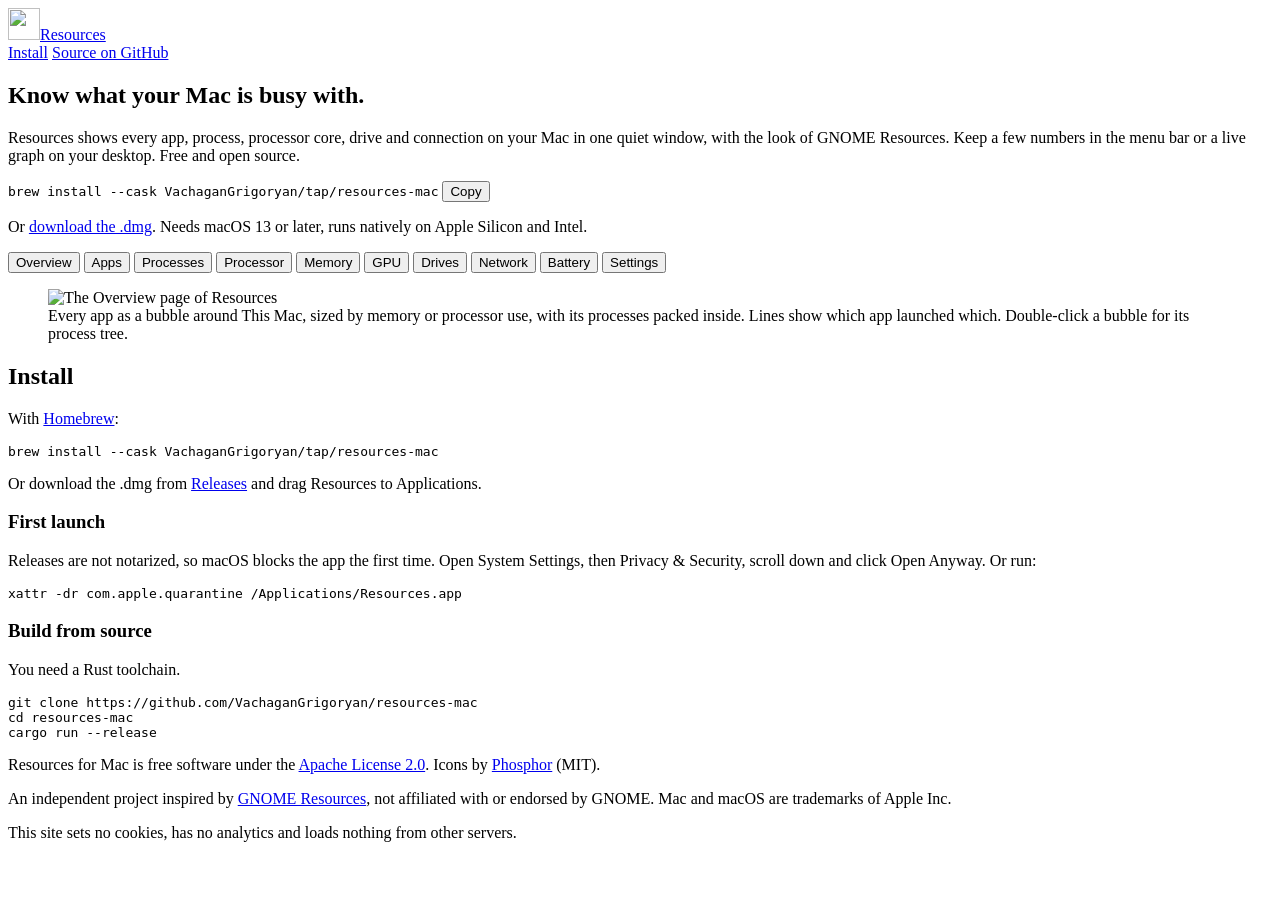
==== site/static/index.html @ 41825ee0 "feat: project website in site/ with ZimaOS deploy Small axum server for a one-page site laid out lik" ====
<!doctype html>
<html lang="en">
<head>
<meta charset="utf-8">
<meta name="viewport" content="width=device-width, initial-scale=1">
<title>Resources for Mac</title>
<meta name="description" content="A free, open-source system monitor for macOS in the style of GNOME Resources: apps, processes, CPU, memory, GPU, drives, network and battery.">
<meta name="color-scheme" content="light dark">
<link rel="icon" type="image/png" href="/icon.png">
<link rel="stylesheet" href="/style.css">
<script src="/app.js" defer></script>
</head>
<body>
<header class="bar">
  <a class="brand" href="/"><img src="/icon.png" alt="" width="32" height="32">Resources</a>
  <nav>
    <a href="#install">Install</a>
    <a href="https://github.com/VachaganGrigoryan/resources-mac">Source on GitHub</a>
  </nav>
</header>

<main>
  <section class="intro">
    <h1>Know what your Mac is busy with.</h1>
    <p class="lede">Resources shows every app, process, processor core, drive and connection on your Mac in one quiet window, with the look of GNOME Resources. Keep a few numbers in the menu bar or a live graph on your desktop. Free and open source.</p>
    <div class="get">
      <code class="cmd" id="brew">brew install --cask VachaganGrigoryan/tap/resources-mac</code>
      <button type="button" class="copy" data-copy="brew">Copy</button>
    </div>
    <p class="aside">Or <a href="https://github.com/VachaganGrigoryan/resources-mac/releases/latest">download the .dmg</a>. Needs macOS 13 or later, runs natively on Apple Silicon and Intel.</p>
  </section>

  <section class="window" aria-label="Pages in the app">
    <div class="side" role="tablist" aria-label="Pages">
      <button role="tab" aria-selected="true" aria-controls="view" data-shot="overview" data-text="Every app as a bubble around This Mac, sized by memory or processor use, with its processes packed inside. Lines show which app launched which. Double-click a bubble for its process tree.">Overview</button>
      <button role="tab" aria-selected="false" aria-controls="view" data-shot="apps" data-text="Running apps with their Dock icons and the combined processor and memory use of all their processes. End, kill, halt or continue any of them.">Apps</button>
      <button role="tab" aria-selected="false" aria-controls="view" data-shot="processes" data-text="Every process, searchable and sortable, with app icons. End (SIGTERM), Kill (SIGKILL), Halt (SIGSTOP) and Continue (SIGCONT).">Processes</button>
      <button role="tab" aria-selected="false" aria-controls="view" data-shot="processor" data-graph="cpu" data-text="Total and per-core processor usage over time.">Processor</button>
      <button role="tab" aria-selected="false" aria-controls="view" data-shot="memory" data-graph="memory" data-text="RAM and swap in use, with history.">Memory</button>
      <button role="tab" aria-selected="false" aria-controls="view" data-shot="gpu" data-graph="gpu" data-text="Apple Silicon GPU usage and the memory it holds. Shown only on Macs that report it.">GPU</button>
      <button role="tab" aria-selected="false" aria-controls="view" data-shot="drive" data-graph="drive" data-text="One entry per drive with read and write speed and totals.">Drives</button>
      <button role="tab" aria-selected="false" aria-controls="view" data-shot="network" data-graph="network" data-text="One entry per connection, Wi-Fi or Ethernet. System VPN tunnels are merged into one entry.">Network</button>
      <button role="tab" aria-selected="false" aria-controls="view" data-shot="battery" data-graph="battery" data-text="Charge, power draw, health, design capacity and cycle count. Shown only on Macs with a battery.">Battery</button>
      <button role="tab" aria-selected="false" aria-controls="view" data-shot="settings" data-text="Pick the stats for the menu bar and the desktop widget, with suggestions based on what your Mac is doing right now.">Settings</button>
    </div>
    <figure class="view" id="view" role="tabpanel">
      <picture>
        <source id="shot-dark" media="(prefers-color-scheme: dark)" srcset="/screenshots/dark-overview.png">
        <img id="shot" src="/screenshots/light-overview.png" width="2000" height="1360" alt="The Overview page of Resources">
      </picture>
      <figcaption id="caption">Every app as a bubble around This Mac, sized by memory or processor use, with its processes packed inside. Lines show which app launched which. Double-click a bubble for its process tree.</figcaption>
    </figure>
  </section>

  <section class="install" id="install">
    <h2>Install</h2>
    <p>With <a href="https://brew.sh">Homebrew</a>:</p>
    <pre><code>brew install --cask VachaganGrigoryan/tap/resources-mac</code></pre>
    <p>Or download the .dmg from <a href="https://github.com/VachaganGrigoryan/resources-mac/releases">Releases</a> and drag Resources to Applications.</p>

    <h3>First launch</h3>
    <p>Releases are not notarized, so macOS blocks the app the first time. Open System Settings, then Privacy &amp; Security, scroll down and click Open Anyway. Or run:</p>
    <pre><code>xattr -dr com.apple.quarantine /Applications/Resources.app</code></pre>

    <h3>Build from source</h3>
    <p>You need a Rust toolchain.</p>
    <pre><code>git clone https://github.com/VachaganGrigoryan/resources-mac
cd resources-mac
cargo run --release</code></pre>
  </section>
</main>

<footer class="foot">
  <p>Resources for Mac is free software under the <a href="https://github.com/VachaganGrigoryan/resources-mac/blob/main/LICENSE">Apache License 2.0</a>. Icons by <a href="https://phosphoricons.com">Phosphor</a> (MIT).</p>
  <p>An independent project inspired by <a href="https://gitlab.gnome.org/GNOME/Incubator/resources">GNOME Resources</a>, not affiliated with or endorsed by GNOME. Mac and macOS are trademarks of Apple Inc.</p>
  <p>This site sets no cookies, has no analytics and loads nothing from other servers.</p>
</footer>
</body>
</html>
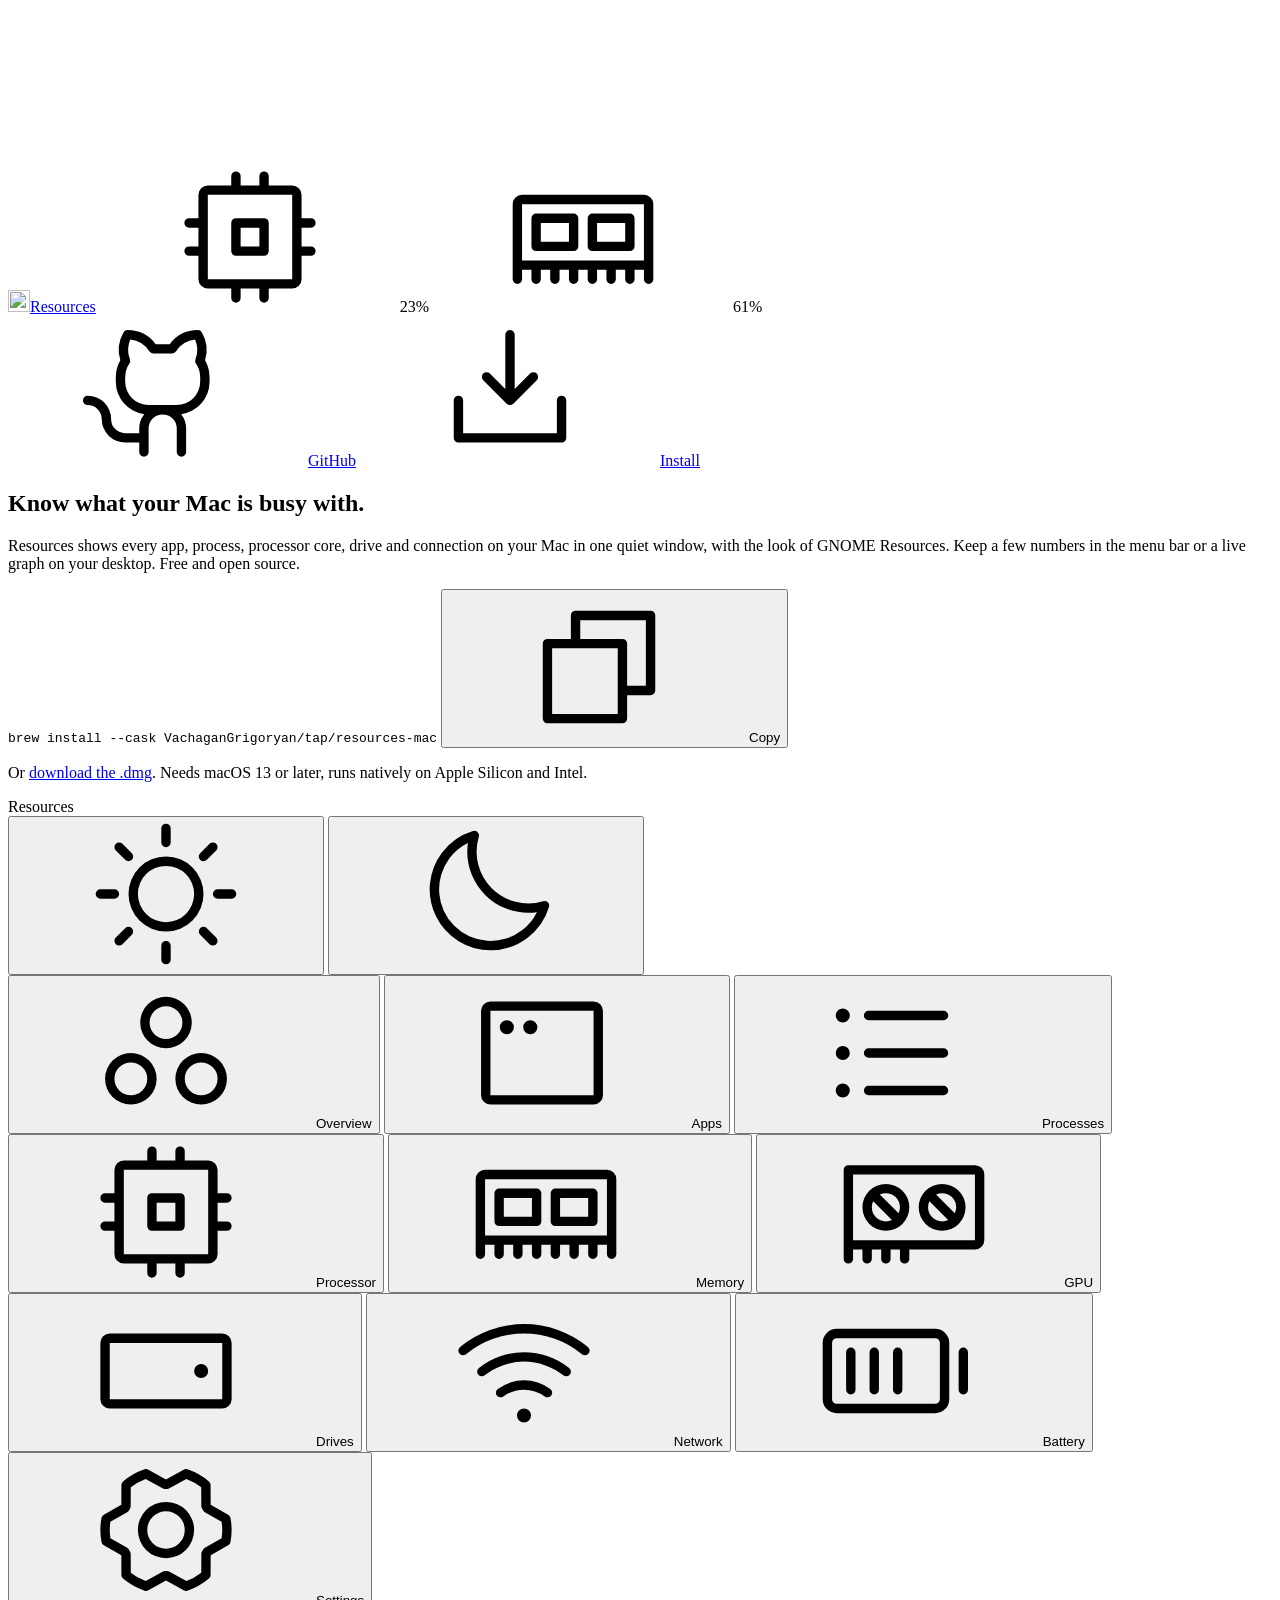
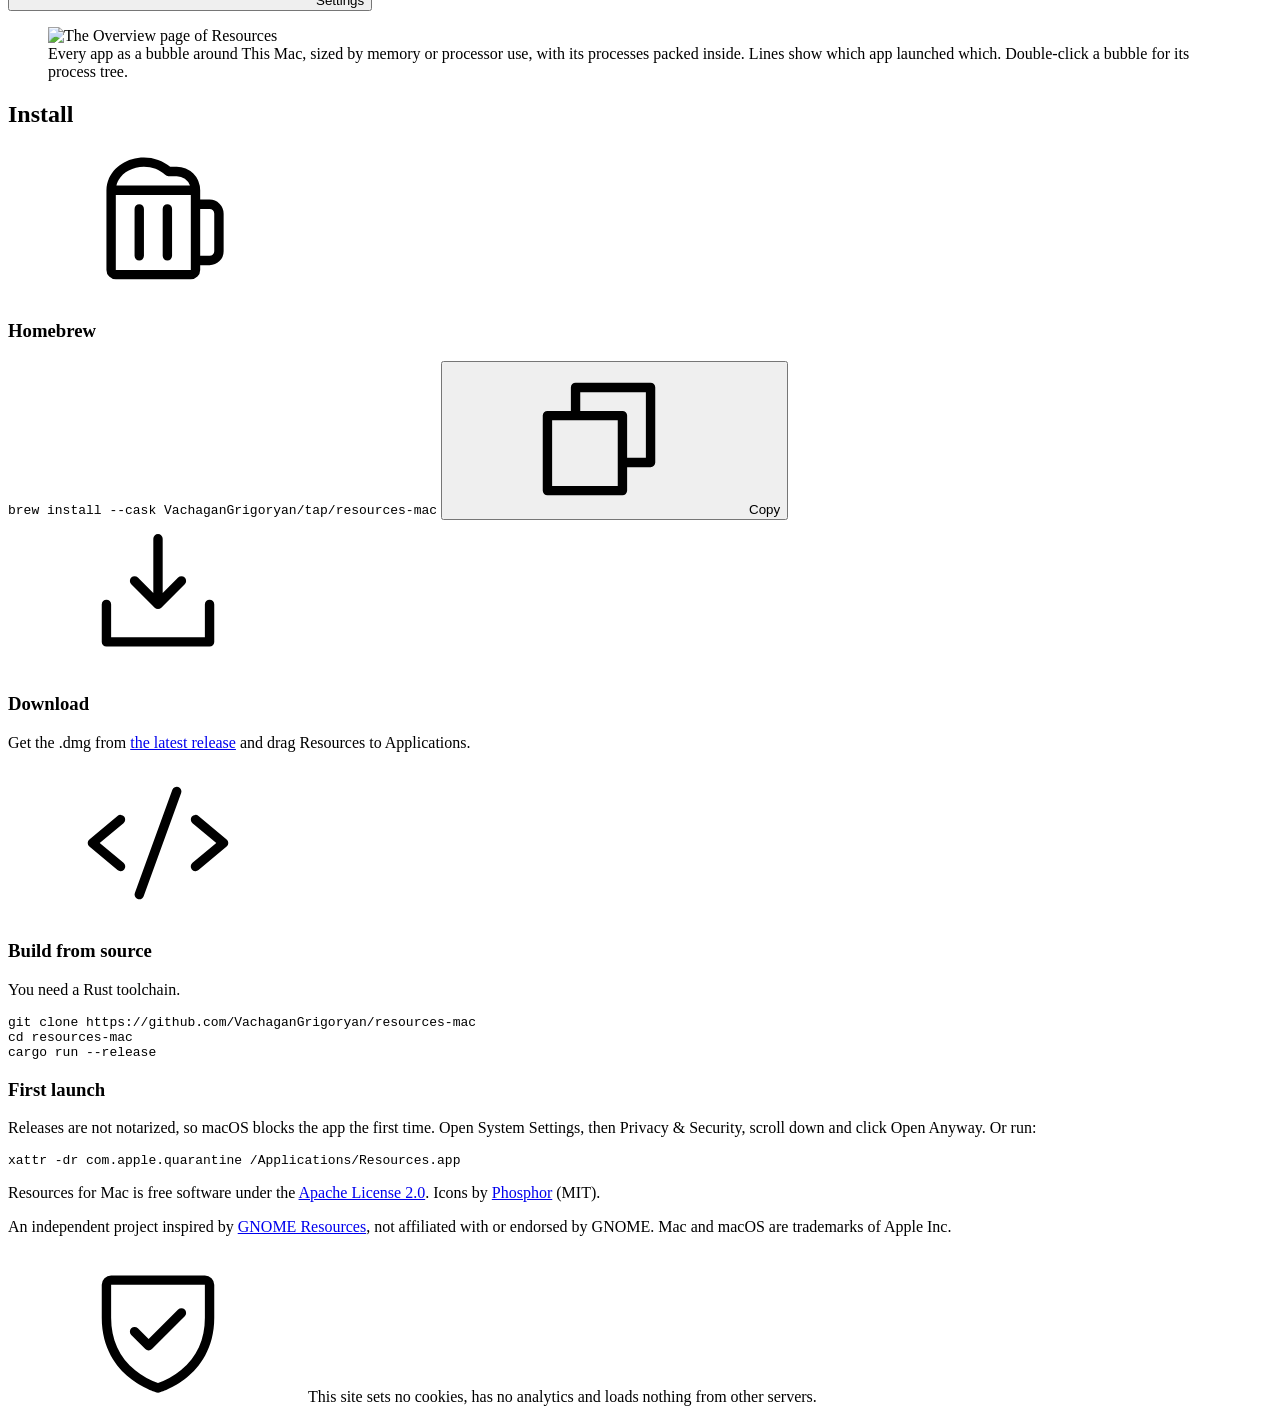
==== commit b227c56c: "feat(site): menu-bar header, app window chrome, theme switch, Phosphor icons Header styled as the ma" ====
--- a/site/static/index.html
+++ b/site/static/index.html
@@ -8,14 +8,66 @@
 <meta name="color-scheme" content="light dark">
 <link rel="icon" type="image/png" href="/icon.png">
 <link rel="stylesheet" href="/style.css">
+<script src="/theme.js"></script>
 <script src="/app.js" defer></script>
 </head>
 <body>
-<header class="bar">
-  <a class="brand" href="/"><img src="/icon.png" alt="" width="32" height="32">Resources</a>
+<!--
+  Icons: Phosphor Icons 2.1.1 (regular), https://phosphoricons.com
+
+  MIT License
+
+  Copyright (c) 2023 Phosphor Icons
+
+  Permission is hereby granted, free of charge, to any person obtaining a copy
+  of this software and associated documentation files (the "Software"), to deal
+  in the Software without restriction, including without limitation the rights
+  to use, copy, modify, merge, publish, distribute, sublicense, and/or sell
+  copies of the Software, and to permit persons to whom the Software is
+  furnished to do so, subject to the following conditions:
+
+  The above copyright notice and this permission notice shall be included in all
+  copies or substantial portions of the Software.
+
+  THE SOFTWARE IS PROVIDED "AS IS", WITHOUT WARRANTY OF ANY KIND, EXPRESS OR
+  IMPLIED, INCLUDING BUT NOT LIMITED TO THE WARRANTIES OF MERCHANTABILITY,
+  FITNESS FOR A PARTICULAR PURPOSE AND NONINFRINGEMENT. IN NO EVENT SHALL THE
+  AUTHORS OR COPYRIGHT HOLDERS BE LIABLE FOR ANY CLAIM, DAMAGES OR OTHER
+  LIABILITY, WHETHER IN AN ACTION OF CONTRACT, TORT OR OTHERWISE, ARISING FROM,
+  OUT OF OR IN CONNECTION WITH THE SOFTWARE OR THE USE OR OTHER DEALINGS IN THE
+  SOFTWARE.
+-->
+<svg class="sprite" aria-hidden="true">
+  <symbol id="i-circles-three" viewBox="0 0 256 256"><path d="M172,76a44,44,0,1,0-44,44A44.05,44.05,0,0,0,172,76Zm-44,28a28,28,0,1,1,28-28A28,28,0,0,1,128,104Zm60,24a44,44,0,1,0,44,44A44.05,44.05,0,0,0,188,128Zm0,72a28,28,0,1,1,28-28A28,28,0,0,1,188,200ZM68,128a44,44,0,1,0,44,44A44.05,44.05,0,0,0,68,128Zm0,72a28,28,0,1,1,28-28A28,28,0,0,1,68,200Z"/></symbol>
+  <symbol id="i-app-window" viewBox="0 0 256 256"><path d="M216,40H40A16,16,0,0,0,24,56V200a16,16,0,0,0,16,16H216a16,16,0,0,0,16-16V56A16,16,0,0,0,216,40Zm0,160H40V56H216V200ZM80,84A12,12,0,1,1,68,72,12,12,0,0,1,80,84Zm40,0a12,12,0,1,1-12-12A12,12,0,0,1,120,84Z"/></symbol>
+  <symbol id="i-list-bullets" viewBox="0 0 256 256"><path d="M80,64a8,8,0,0,1,8-8H216a8,8,0,0,1,0,16H88A8,8,0,0,1,80,64Zm136,56H88a8,8,0,0,0,0,16H216a8,8,0,0,0,0-16Zm0,64H88a8,8,0,0,0,0,16H216a8,8,0,0,0,0-16ZM44,52A12,12,0,1,0,56,64,12,12,0,0,0,44,52Zm0,64a12,12,0,1,0,12,12A12,12,0,0,0,44,116Zm0,64a12,12,0,1,0,12,12A12,12,0,0,0,44,180Z"/></symbol>
+  <symbol id="i-cpu" viewBox="0 0 256 256"><path d="M152,96H104a8,8,0,0,0-8,8v48a8,8,0,0,0,8,8h48a8,8,0,0,0,8-8V104A8,8,0,0,0,152,96Zm-8,48H112V112h32Zm88,0H216V112h16a8,8,0,0,0,0-16H216V56a16,16,0,0,0-16-16H160V24a8,8,0,0,0-16,0V40H112V24a8,8,0,0,0-16,0V40H56A16,16,0,0,0,40,56V96H24a8,8,0,0,0,0,16H40v32H24a8,8,0,0,0,0,16H40v40a16,16,0,0,0,16,16H96v16a8,8,0,0,0,16,0V216h32v16a8,8,0,0,0,16,0V216h40a16,16,0,0,0,16-16V160h16a8,8,0,0,0,0-16Zm-32,56H56V56H200v95.87s0,.09,0,.13,0,.09,0,.13V200Z"/></symbol>
+  <symbol id="i-memory" viewBox="0 0 256 256"><path d="M232,56H24A16,16,0,0,0,8,72V200a8,8,0,0,0,16,0V184H40v16a8,8,0,0,0,16,0V184H72v16a8,8,0,0,0,16,0V184h16v16a8,8,0,0,0,16,0V184h16v16a8,8,0,0,0,16,0V184h16v16a8,8,0,0,0,16,0V184h16v16a8,8,0,0,0,16,0V184h16v16a8,8,0,0,0,16,0V72A16,16,0,0,0,232,56ZM24,72H232v96H24Zm88,80a8,8,0,0,0,8-8V96a8,8,0,0,0-8-8H48a8,8,0,0,0-8,8v48a8,8,0,0,0,8,8ZM56,104h48v32H56Zm88,48h64a8,8,0,0,0,8-8V96a8,8,0,0,0-8-8H144a8,8,0,0,0-8,8v48A8,8,0,0,0,144,152Zm8-48h48v32H152Z"/></symbol>
+  <symbol id="i-graphics-card" viewBox="0 0 256 256"><path d="M232,48H16a8,8,0,0,0-8,8V208a8,8,0,0,0,16,0V192H40v16a8,8,0,0,0,16,0V192H72v16a8,8,0,0,0,16,0V192h16v16a8,8,0,0,0,16,0V192H232a16,16,0,0,0,16-16V64A16,16,0,0,0,232,48Zm0,128H24V64H232Zm-56-16a40,40,0,1,0-40-40A40,40,0,0,0,176,160Zm-24-40a23.74,23.74,0,0,1,2.35-10.34l32,32A23.74,23.74,0,0,1,176,144,24,24,0,0,1,152,120Zm48,0a23.74,23.74,0,0,1-2.35,10.34l-32-32A23.74,23.74,0,0,1,176,96,24,24,0,0,1,200,120ZM80,160a40,40,0,1,0-40-40A40,40,0,0,0,80,160ZM56,120a23.74,23.74,0,0,1,2.35-10.34l32,32A23.74,23.74,0,0,1,80,144,24,24,0,0,1,56,120Zm48,0a23.74,23.74,0,0,1-2.35,10.34l-32-32A23.74,23.74,0,0,1,80,96,24,24,0,0,1,104,120Z"/></symbol>
+  <symbol id="i-hard-drive" viewBox="0 0 256 256"><path d="M224,64H32A16,16,0,0,0,16,80v96a16,16,0,0,0,16,16H224a16,16,0,0,0,16-16V80A16,16,0,0,0,224,64Zm0,112H32V80H224v96Zm-24-48a12,12,0,1,1-12-12A12,12,0,0,1,200,128Z"/></symbol>
+  <symbol id="i-wifi-high" viewBox="0 0 256 256"><path d="M140,204a12,12,0,1,1-12-12A12,12,0,0,1,140,204ZM237.08,87A172,172,0,0,0,18.92,87,8,8,0,0,0,29.08,99.37a156,156,0,0,1,197.84,0A8,8,0,0,0,237.08,87ZM205,122.77a124,124,0,0,0-153.94,0A8,8,0,0,0,61,135.31a108,108,0,0,1,134.06,0,8,8,0,0,0,11.24-1.3A8,8,0,0,0,205,122.77Zm-32.26,35.76a76.05,76.05,0,0,0-89.42,0,8,8,0,0,0,9.42,12.94,60,60,0,0,1,70.58,0,8,8,0,1,0,9.42-12.94Z"/></symbol>
+  <symbol id="i-battery-high" viewBox="0 0 256 256"><path d="M200,56H32A24,24,0,0,0,8,80v96a24,24,0,0,0,24,24H200a24,24,0,0,0,24-24V80A24,24,0,0,0,200,56Zm8,120a8,8,0,0,1-8,8H32a8,8,0,0,1-8-8V80a8,8,0,0,1,8-8H200a8,8,0,0,1,8,8ZM144,96v64a8,8,0,0,1-16,0V96a8,8,0,0,1,16,0Zm-40,0v64a8,8,0,0,1-16,0V96a8,8,0,0,1,16,0ZM64,96v64a8,8,0,0,1-16,0V96a8,8,0,0,1,16,0Zm192,0v64a8,8,0,0,1-16,0V96a8,8,0,0,1,16,0Z"/></symbol>
+  <symbol id="i-gear-six" viewBox="0 0 256 256"><path d="M128,80a48,48,0,1,0,48,48A48.05,48.05,0,0,0,128,80Zm0,80a32,32,0,1,1,32-32A32,32,0,0,1,128,160Zm109.94-52.79a8,8,0,0,0-3.89-5.4l-29.83-17-.12-33.62a8,8,0,0,0-2.83-6.08,111.91,111.91,0,0,0-36.72-20.67,8,8,0,0,0-6.46.59L128,41.85,97.88,25a8,8,0,0,0-6.47-.6A112.1,112.1,0,0,0,54.73,45.15a8,8,0,0,0-2.83,6.07l-.15,33.65-29.83,17a8,8,0,0,0-3.89,5.4,106.47,106.47,0,0,0,0,41.56,8,8,0,0,0,3.89,5.4l29.83,17,.12,33.62a8,8,0,0,0,2.83,6.08,111.91,111.91,0,0,0,36.72,20.67,8,8,0,0,0,6.46-.59L128,214.15,158.12,231a7.91,7.91,0,0,0,3.9,1,8.09,8.09,0,0,0,2.57-.42,112.1,112.1,0,0,0,36.68-20.73,8,8,0,0,0,2.83-6.07l.15-33.65,29.83-17a8,8,0,0,0,3.89-5.4A106.47,106.47,0,0,0,237.94,107.21Zm-15,34.91-28.57,16.25a8,8,0,0,0-3,3c-.58,1-1.19,2.06-1.81,3.06a7.94,7.94,0,0,0-1.22,4.21l-.15,32.25a95.89,95.89,0,0,1-25.37,14.3L134,199.13a8,8,0,0,0-3.91-1h-.19c-1.21,0-2.43,0-3.64,0a8.08,8.08,0,0,0-4.1,1l-28.84,16.1A96,96,0,0,1,67.88,201l-.11-32.2a8,8,0,0,0-1.22-4.22c-.62-1-1.23-2-1.8-3.06a8.09,8.09,0,0,0-3-3.06l-28.6-16.29a90.49,90.49,0,0,1,0-28.26L61.67,97.63a8,8,0,0,0,3-3c.58-1,1.19-2.06,1.81-3.06a7.94,7.94,0,0,0,1.22-4.21l.15-32.25a95.89,95.89,0,0,1,25.37-14.3L122,56.87a8,8,0,0,0,4.1,1c1.21,0,2.43,0,3.64,0a8.08,8.08,0,0,0,4.1-1l28.84-16.1A96,96,0,0,1,188.12,55l.11,32.2a8,8,0,0,0,1.22,4.22c.62,1,1.23,2,1.8,3.06a8.09,8.09,0,0,0,3,3.06l28.6,16.29A90.49,90.49,0,0,1,222.9,142.12Z"/></symbol>
+  <symbol id="i-download-simple" viewBox="0 0 256 256"><path d="M224,144v64a8,8,0,0,1-8,8H40a8,8,0,0,1-8-8V144a8,8,0,0,1,16,0v56H208V144a8,8,0,0,1,16,0Zm-101.66,5.66a8,8,0,0,0,11.32,0l40-40a8,8,0,0,0-11.32-11.32L136,124.69V32a8,8,0,0,0-16,0v92.69L93.66,98.34a8,8,0,0,0-11.32,11.32Z"/></symbol>
+  <symbol id="i-github-logo" viewBox="0 0 256 256"><path d="M208.31,75.68A59.78,59.78,0,0,0,202.93,28,8,8,0,0,0,196,24a59.75,59.75,0,0,0-48,24H124A59.75,59.75,0,0,0,76,24a8,8,0,0,0-6.93,4,59.78,59.78,0,0,0-5.38,47.68A58.14,58.14,0,0,0,56,104v8a56.06,56.06,0,0,0,48.44,55.47A39.8,39.8,0,0,0,96,192v8H72a24,24,0,0,1-24-24A40,40,0,0,0,8,136a8,8,0,0,0,0,16,24,24,0,0,1,24,24,40,40,0,0,0,40,40H96v16a8,8,0,0,0,16,0V192a24,24,0,0,1,48,0v40a8,8,0,0,0,16,0V192a39.8,39.8,0,0,0-8.44-24.53A56.06,56.06,0,0,0,216,112v-8A58.14,58.14,0,0,0,208.31,75.68ZM200,112a40,40,0,0,1-40,40H112a40,40,0,0,1-40-40v-8a41.74,41.74,0,0,1,6.9-22.48A8,8,0,0,0,80,73.83a43.81,43.81,0,0,1,.79-33.58,43.88,43.88,0,0,1,32.32,20.06A8,8,0,0,0,119.82,64h32.35a8,8,0,0,0,6.74-3.69,43.87,43.87,0,0,1,32.32-20.06A43.81,43.81,0,0,1,192,73.83a8.09,8.09,0,0,0,1,7.65A41.72,41.72,0,0,1,200,104Z"/></symbol>
+  <symbol id="i-copy" viewBox="0 0 256 256"><path d="M216,32H88a8,8,0,0,0-8,8V80H40a8,8,0,0,0-8,8V216a8,8,0,0,0,8,8H168a8,8,0,0,0,8-8V176h40a8,8,0,0,0,8-8V40A8,8,0,0,0,216,32ZM160,208H48V96H160Zm48-48H176V88a8,8,0,0,0-8-8H96V48H208Z"/></symbol>
+  <symbol id="i-check" viewBox="0 0 256 256"><path d="M229.66,77.66l-128,128a8,8,0,0,1-11.32,0l-56-56a8,8,0,0,1,11.32-11.32L96,188.69,218.34,66.34a8,8,0,0,1,11.32,11.32Z"/></symbol>
+  <symbol id="i-sun" viewBox="0 0 256 256"><path d="M120,40V16a8,8,0,0,1,16,0V40a8,8,0,0,1-16,0Zm72,88a64,64,0,1,1-64-64A64.07,64.07,0,0,1,192,128Zm-16,0a48,48,0,1,0-48,48A48.05,48.05,0,0,0,176,128ZM58.34,69.66A8,8,0,0,0,69.66,58.34l-16-16A8,8,0,0,0,42.34,53.66Zm0,116.68-16,16a8,8,0,0,0,11.32,11.32l16-16a8,8,0,0,0-11.32-11.32ZM192,72a8,8,0,0,0,5.66-2.34l16-16a8,8,0,0,0-11.32-11.32l-16,16A8,8,0,0,0,192,72Zm5.66,114.34a8,8,0,0,0-11.32,11.32l16,16a8,8,0,0,0,11.32-11.32ZM48,128a8,8,0,0,0-8-8H16a8,8,0,0,0,0,16H40A8,8,0,0,0,48,128Zm80,80a8,8,0,0,0-8,8v24a8,8,0,0,0,16,0V216A8,8,0,0,0,128,208Zm112-88H216a8,8,0,0,0,0,16h24a8,8,0,0,0,0-16Z"/></symbol>
+  <symbol id="i-moon" viewBox="0 0 256 256"><path d="M233.54,142.23a8,8,0,0,0-8-2,88.08,88.08,0,0,1-109.8-109.8,8,8,0,0,0-10-10,104.84,104.84,0,0,0-52.91,37A104,104,0,0,0,136,224a103.09,103.09,0,0,0,62.52-20.88,104.84,104.84,0,0,0,37-52.91A8,8,0,0,0,233.54,142.23ZM188.9,190.34A88,88,0,0,1,65.66,67.11a89,89,0,0,1,31.4-26A106,106,0,0,0,96,56,104.11,104.11,0,0,0,200,160a106,106,0,0,0,14.92-1.06A89,89,0,0,1,188.9,190.34Z"/></symbol>
+  <symbol id="i-beer-stein" viewBox="0 0 256 256"><path d="M104,104v80a8,8,0,0,1-16,0V104a8,8,0,0,1,16,0Zm40-8a8,8,0,0,0-8,8v80a8,8,0,0,0,16,0V104A8,8,0,0,0,144,96Zm96,16v64a24,24,0,0,1-24,24H200v8a16,16,0,0,1-16,16H56a16,16,0,0,1-16-16V72c0-30.88,28.71-56,64-56,16.77,0,32.91,5.8,44.82,16H160a40,40,0,0,1,40,40V88h16A24,24,0,0,1,240,112ZM57,64H182.62A24,24,0,0,0,160,48H145.74a8,8,0,0,1-5.53-2.22C131.06,37,117.87,32,104,32,80.82,32,61.43,45.76,57,64ZM184,208V80H56V208H184Zm40-96a8,8,0,0,0-8-8H200v80h16a8,8,0,0,0,8-8Z"/></symbol>
+  <symbol id="i-code" viewBox="0 0 256 256"><path d="M69.12,94.15,28.5,128l40.62,33.85a8,8,0,1,1-10.24,12.29l-48-40a8,8,0,0,1,0-12.29l48-40a8,8,0,0,1,10.24,12.3Zm176,27.7-48-40a8,8,0,1,0-10.24,12.3L227.5,128l-40.62,33.85a8,8,0,1,0,10.24,12.29l48-40a8,8,0,0,0,0-12.29ZM162.73,32.48a8,8,0,0,0-10.25,4.79l-64,176a8,8,0,0,0,4.79,10.26A8.14,8.14,0,0,0,96,224a8,8,0,0,0,7.52-5.27l64-176A8,8,0,0,0,162.73,32.48Z"/></symbol>
+  <symbol id="i-shield-check" viewBox="0 0 256 256"><path d="M208,40H48A16,16,0,0,0,32,56v56c0,52.72,25.52,84.67,46.93,102.19,23.06,18.86,46,25.26,47,25.53a8,8,0,0,0,4.2,0c1-.27,23.91-6.67,47-25.53C198.48,196.67,224,164.72,224,112V56A16,16,0,0,0,208,40Zm0,72c0,37.07-13.66,67.16-40.6,89.42A129.3,129.3,0,0,1,128,223.62a128.25,128.25,0,0,1-38.92-21.81C61.82,179.51,48,149.3,48,112l0-56,160,0ZM82.34,141.66a8,8,0,0,1,11.32-11.32L112,148.69l50.34-50.35a8,8,0,0,1,11.32,11.32l-56,56a8,8,0,0,1-11.32,0Z"/></symbol>
+</svg>
+
+<header class="menubar">
+  <a class="brand" href="/"><img src="/icon.png" alt="" width="22" height="22">Resources</a>
+  <span class="stats" aria-hidden="true" title="Live stats in the menu bar, like the app">
+    <span><svg class="i"><use href="#i-cpu"/></svg><span id="mb-cpu">23%</span></span>
+    <span><svg class="i"><use href="#i-memory"/></svg><span id="mb-mem">61%</span></span>
+  </span>
   <nav>
-    <a href="#install">Install</a>
-    <a href="https://github.com/VachaganGrigoryan/resources-mac">Source on GitHub</a>
+    <a class="btn quiet" href="https://github.com/VachaganGrigoryan/resources-mac"><svg class="i"><use href="#i-github-logo"/></svg>GitHub</a>
+    <a class="btn primary" href="#install"><svg class="i"><use href="#i-download-simple"/></svg>Install</a>
   </nav>
 </header>
 
@@ -25,55 +77,83 @@
     <p class="lede">Resources shows every app, process, processor core, drive and connection on your Mac in one quiet window, with the look of GNOME Resources. Keep a few numbers in the menu bar or a live graph on your desktop. Free and open source.</p>
     <div class="get">
       <code class="cmd" id="brew">brew install --cask VachaganGrigoryan/tap/resources-mac</code>
-      <button type="button" class="copy" data-copy="brew">Copy</button>
+      <button type="button" class="copy" data-copy="brew"><svg class="i"><use href="#i-copy"/></svg><span>Copy</span></button>
     </div>
     <p class="aside">Or <a href="https://github.com/VachaganGrigoryan/resources-mac/releases/latest">download the .dmg</a>. Needs macOS 13 or later, runs natively on Apple Silicon and Intel.</p>
   </section>
 
   <section class="window" aria-label="Pages in the app">
-    <div class="side" role="tablist" aria-label="Pages">
-      <button role="tab" aria-selected="true" aria-controls="view" data-shot="overview" data-text="Every app as a bubble around This Mac, sized by memory or processor use, with its processes packed inside. Lines show which app launched which. Double-click a bubble for its process tree.">Overview</button>
-      <button role="tab" aria-selected="false" aria-controls="view" data-shot="apps" data-text="Running apps with their Dock icons and the combined processor and memory use of all their processes. End, kill, halt or continue any of them.">Apps</button>
-      <button role="tab" aria-selected="false" aria-controls="view" data-shot="processes" data-text="Every process, searchable and sortable, with app icons. End (SIGTERM), Kill (SIGKILL), Halt (SIGSTOP) and Continue (SIGCONT).">Processes</button>
-      <button role="tab" aria-selected="false" aria-controls="view" data-shot="processor" data-graph="cpu" data-text="Total and per-core processor usage over time.">Processor</button>
-      <button role="tab" aria-selected="false" aria-controls="view" data-shot="memory" data-graph="memory" data-text="RAM and swap in use, with history.">Memory</button>
-      <button role="tab" aria-selected="false" aria-controls="view" data-shot="gpu" data-graph="gpu" data-text="Apple Silicon GPU usage and the memory it holds. Shown only on Macs that report it.">GPU</button>
-      <button role="tab" aria-selected="false" aria-controls="view" data-shot="drive" data-graph="drive" data-text="One entry per drive with read and write speed and totals.">Drives</button>
-      <button role="tab" aria-selected="false" aria-controls="view" data-shot="network" data-graph="network" data-text="One entry per connection, Wi-Fi or Ethernet. System VPN tunnels are merged into one entry.">Network</button>
-      <button role="tab" aria-selected="false" aria-controls="view" data-shot="battery" data-graph="battery" data-text="Charge, power draw, health, design capacity and cycle count. Shown only on Macs with a battery.">Battery</button>
-      <button role="tab" aria-selected="false" aria-controls="view" data-shot="settings" data-text="Pick the stats for the menu bar and the desktop widget, with suggestions based on what your Mac is doing right now.">Settings</button>
+    <div class="titlebar">
+      <span class="lights" aria-hidden="true"><i></i><i></i><i></i></span>
+      <span class="title">Resources</span>
+      <div class="theme" role="group" aria-label="Screenshot and page theme">
+        <button type="button" data-set-theme="light" aria-pressed="false" aria-label="Light"><svg class="i"><use href="#i-sun"/></svg></button>
+        <button type="button" data-set-theme="dark" aria-pressed="false" aria-label="Dark"><svg class="i"><use href="#i-moon"/></svg></button>
+      </div>
     </div>
-    <figure class="view" id="view" role="tabpanel">
-      <picture>
-        <source id="shot-dark" media="(prefers-color-scheme: dark)" srcset="/screenshots/dark-overview.png">
+    <div class="panes">
+      <div class="side" role="tablist" aria-label="Pages">
+        <button role="tab" aria-selected="true" aria-controls="view" data-shot="overview" data-text="Every app as a bubble around This Mac, sized by memory or processor use, with its processes packed inside. Lines show which app launched which. Double-click a bubble for its process tree."><span class="row"><svg class="i"><use href="#i-circles-three"/></svg>Overview</span></button>
+        <button role="tab" aria-selected="false" aria-controls="view" data-shot="apps" data-text="Running apps with their Dock icons and the combined processor and memory use of all their processes. End, kill, halt or continue any of them."><span class="row"><svg class="i"><use href="#i-app-window"/></svg>Apps</span></button>
+        <button role="tab" aria-selected="false" aria-controls="view" data-shot="processes" data-text="Every process, searchable and sortable, with app icons. End (SIGTERM), Kill (SIGKILL), Halt (SIGSTOP) and Continue (SIGCONT)."><span class="row"><svg class="i"><use href="#i-list-bullets"/></svg>Processes</span></button>
+        <button role="tab" aria-selected="false" aria-controls="view" data-shot="processor" data-graph="cpu" data-text="Total and per-core processor usage over time."><span class="row"><svg class="i"><use href="#i-cpu"/></svg>Processor</span></button>
+        <button role="tab" aria-selected="false" aria-controls="view" data-shot="memory" data-graph="memory" data-text="RAM and swap in use, with history."><span class="row"><svg class="i"><use href="#i-memory"/></svg>Memory</span></button>
+        <button role="tab" aria-selected="false" aria-controls="view" data-shot="gpu" data-graph="gpu" data-text="Apple Silicon GPU usage and the memory it holds. Shown only on Macs that report it."><span class="row"><svg class="i"><use href="#i-graphics-card"/></svg>GPU</span></button>
+        <button role="tab" aria-selected="false" aria-controls="view" data-shot="drive" data-graph="drive" data-text="One entry per drive with read and write speed and totals."><span class="row"><svg class="i"><use href="#i-hard-drive"/></svg>Drives</span></button>
+        <button role="tab" aria-selected="false" aria-controls="view" data-shot="network" data-graph="network" data-text="One entry per connection, Wi-Fi or Ethernet. System VPN tunnels are merged into one entry."><span class="row"><svg class="i"><use href="#i-wifi-high"/></svg>Network</span></button>
+        <button role="tab" aria-selected="false" aria-controls="view" data-shot="battery" data-graph="battery" data-text="Charge, power draw, health, design capacity and cycle count. Shown only on Macs with a battery."><span class="row"><svg class="i"><use href="#i-battery-high"/></svg>Battery</span></button>
+        <button role="tab" aria-selected="false" aria-controls="view" data-shot="settings" data-text="Pick the stats for the menu bar and the desktop widget, with suggestions based on what your Mac is doing right now."><span class="row"><svg class="i"><use href="#i-gear-six"/></svg>Settings</span></button>
+      </div>
+      <figure class="view" id="view" role="tabpanel">
         <img id="shot" src="/screenshots/light-overview.png" width="2000" height="1360" alt="The Overview page of Resources">
-      </picture>
-      <figcaption id="caption">Every app as a bubble around This Mac, sized by memory or processor use, with its processes packed inside. Lines show which app launched which. Double-click a bubble for its process tree.</figcaption>
-    </figure>
+        <figcaption id="caption">Every app as a bubble around This Mac, sized by memory or processor use, with its processes packed inside. Lines show which app launched which. Double-click a bubble for its process tree.</figcaption>
+      </figure>
+    </div>
   </section>
 
   <section class="install" id="install">
     <h2>Install</h2>
-    <p>With <a href="https://brew.sh">Homebrew</a>:</p>
-    <pre><code>brew install --cask VachaganGrigoryan/tap/resources-mac</code></pre>
-    <p>Or download the .dmg from <a href="https://github.com/VachaganGrigoryan/resources-mac/releases">Releases</a> and drag Resources to Applications.</p>
-
-    <h3>First launch</h3>
-    <p>Releases are not notarized, so macOS blocks the app the first time. Open System Settings, then Privacy &amp; Security, scroll down and click Open Anyway. Or run:</p>
-    <pre><code>xattr -dr com.apple.quarantine /Applications/Resources.app</code></pre>
-
-    <h3>Build from source</h3>
-    <p>You need a Rust toolchain.</p>
-    <pre><code>git clone https://github.com/VachaganGrigoryan/resources-mac
+    <div class="methods">
+      <div class="method">
+        <svg class="i badge"><use href="#i-beer-stein"/></svg>
+        <div class="body">
+          <h3>Homebrew</h3>
+          <div class="get">
+            <code class="cmd" id="brew2">brew install --cask VachaganGrigoryan/tap/resources-mac</code>
+            <button type="button" class="copy" data-copy="brew2"><svg class="i"><use href="#i-copy"/></svg><span>Copy</span></button>
+          </div>
+        </div>
+      </div>
+      <div class="method">
+        <svg class="i badge"><use href="#i-download-simple"/></svg>
+        <div class="body">
+          <h3>Download</h3>
+          <p>Get the .dmg from <a href="https://github.com/VachaganGrigoryan/resources-mac/releases/latest">the latest release</a> and drag Resources to Applications.</p>
+        </div>
+      </div>
+      <div class="method">
+        <svg class="i badge"><use href="#i-code"/></svg>
+        <div class="body">
+          <h3>Build from source</h3>
+          <p>You need a Rust toolchain.</p>
+          <pre><code>git clone https://github.com/VachaganGrigoryan/resources-mac
 cd resources-mac
 cargo run --release</code></pre>
+        </div>
+      </div>
+    </div>
+    <div class="note">
+      <h3>First launch</h3>
+      <p>Releases are not notarized, so macOS blocks the app the first time. Open System Settings, then Privacy &amp; Security, scroll down and click Open Anyway. Or run:</p>
+      <pre><code>xattr -dr com.apple.quarantine /Applications/Resources.app</code></pre>
+    </div>
   </section>
 </main>
 
 <footer class="foot">
   <p>Resources for Mac is free software under the <a href="https://github.com/VachaganGrigoryan/resources-mac/blob/main/LICENSE">Apache License 2.0</a>. Icons by <a href="https://phosphoricons.com">Phosphor</a> (MIT).</p>
   <p>An independent project inspired by <a href="https://gitlab.gnome.org/GNOME/Incubator/resources">GNOME Resources</a>, not affiliated with or endorsed by GNOME. Mac and macOS are trademarks of Apple Inc.</p>
-  <p>This site sets no cookies, has no analytics and loads nothing from other servers.</p>
+  <p class="private"><svg class="i"><use href="#i-shield-check"/></svg>This site sets no cookies, has no analytics and loads nothing from other servers.</p>
 </footer>
 </body>
 </html>
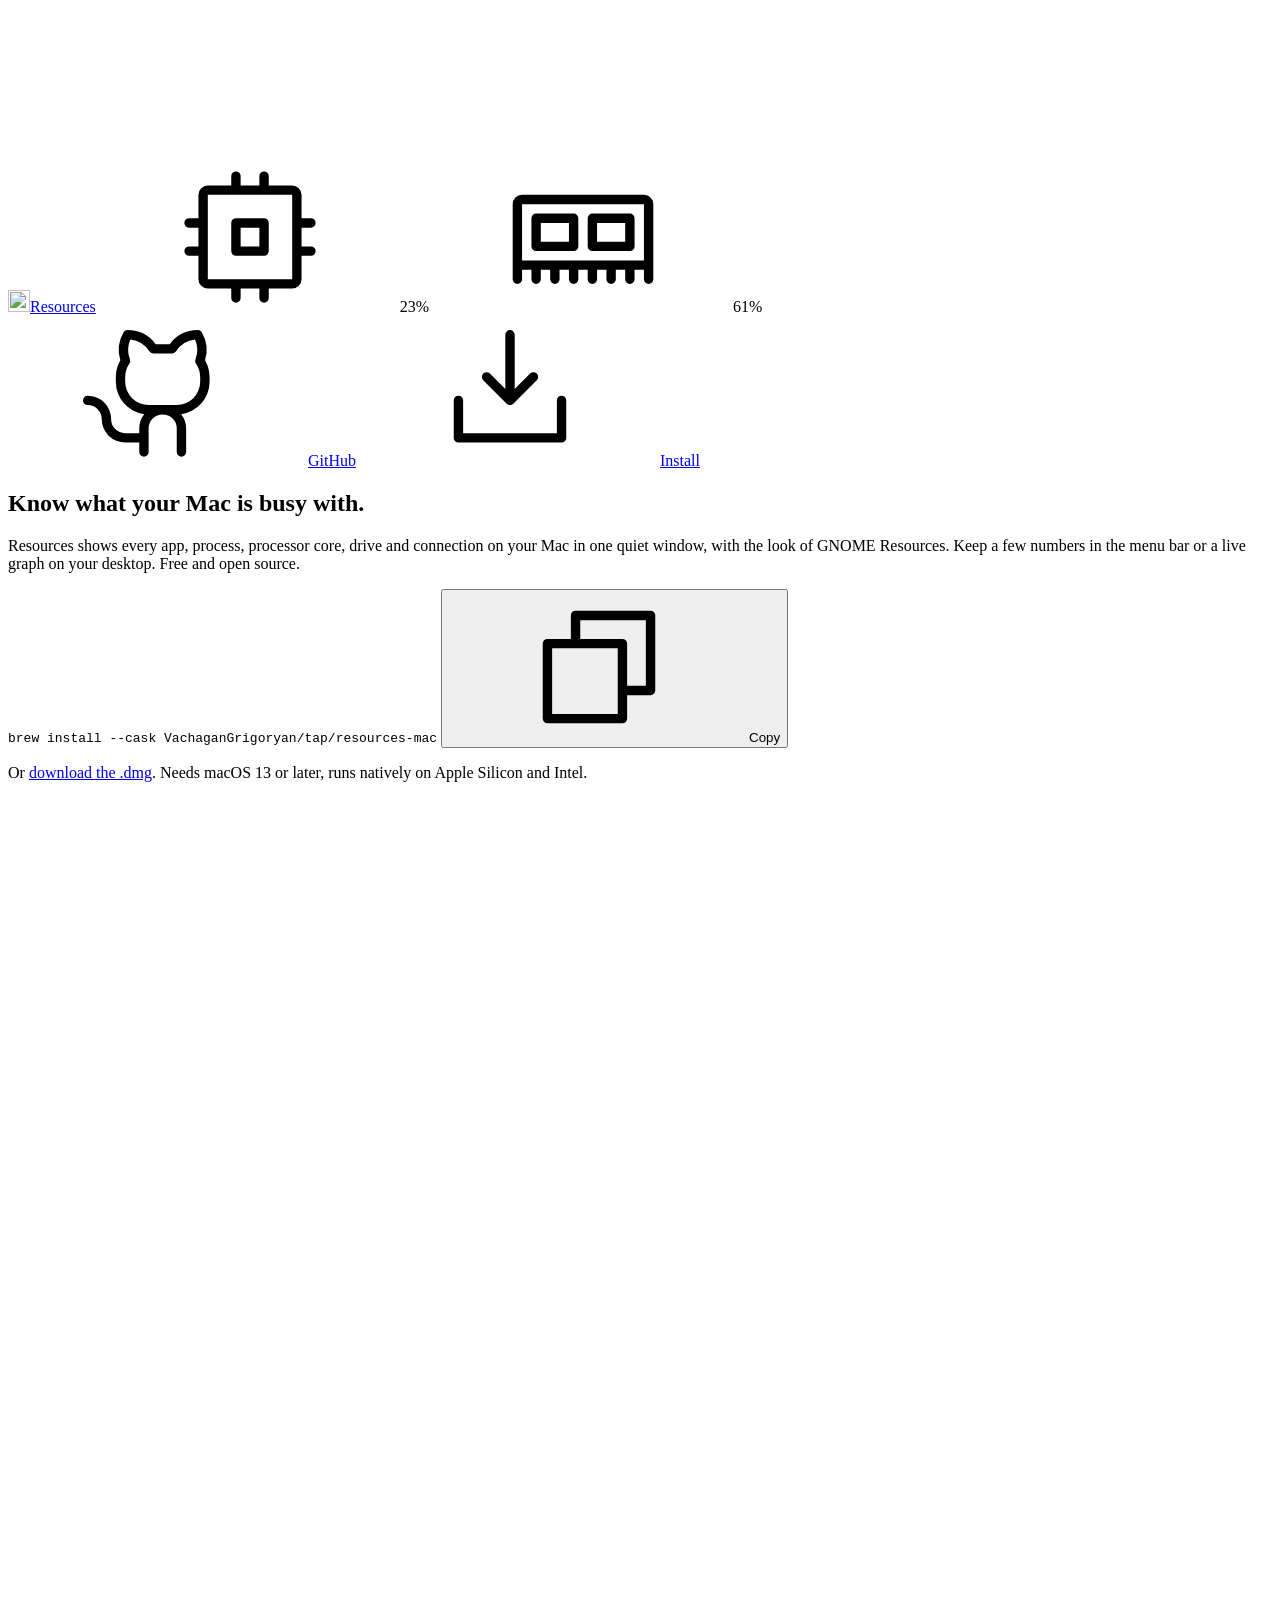
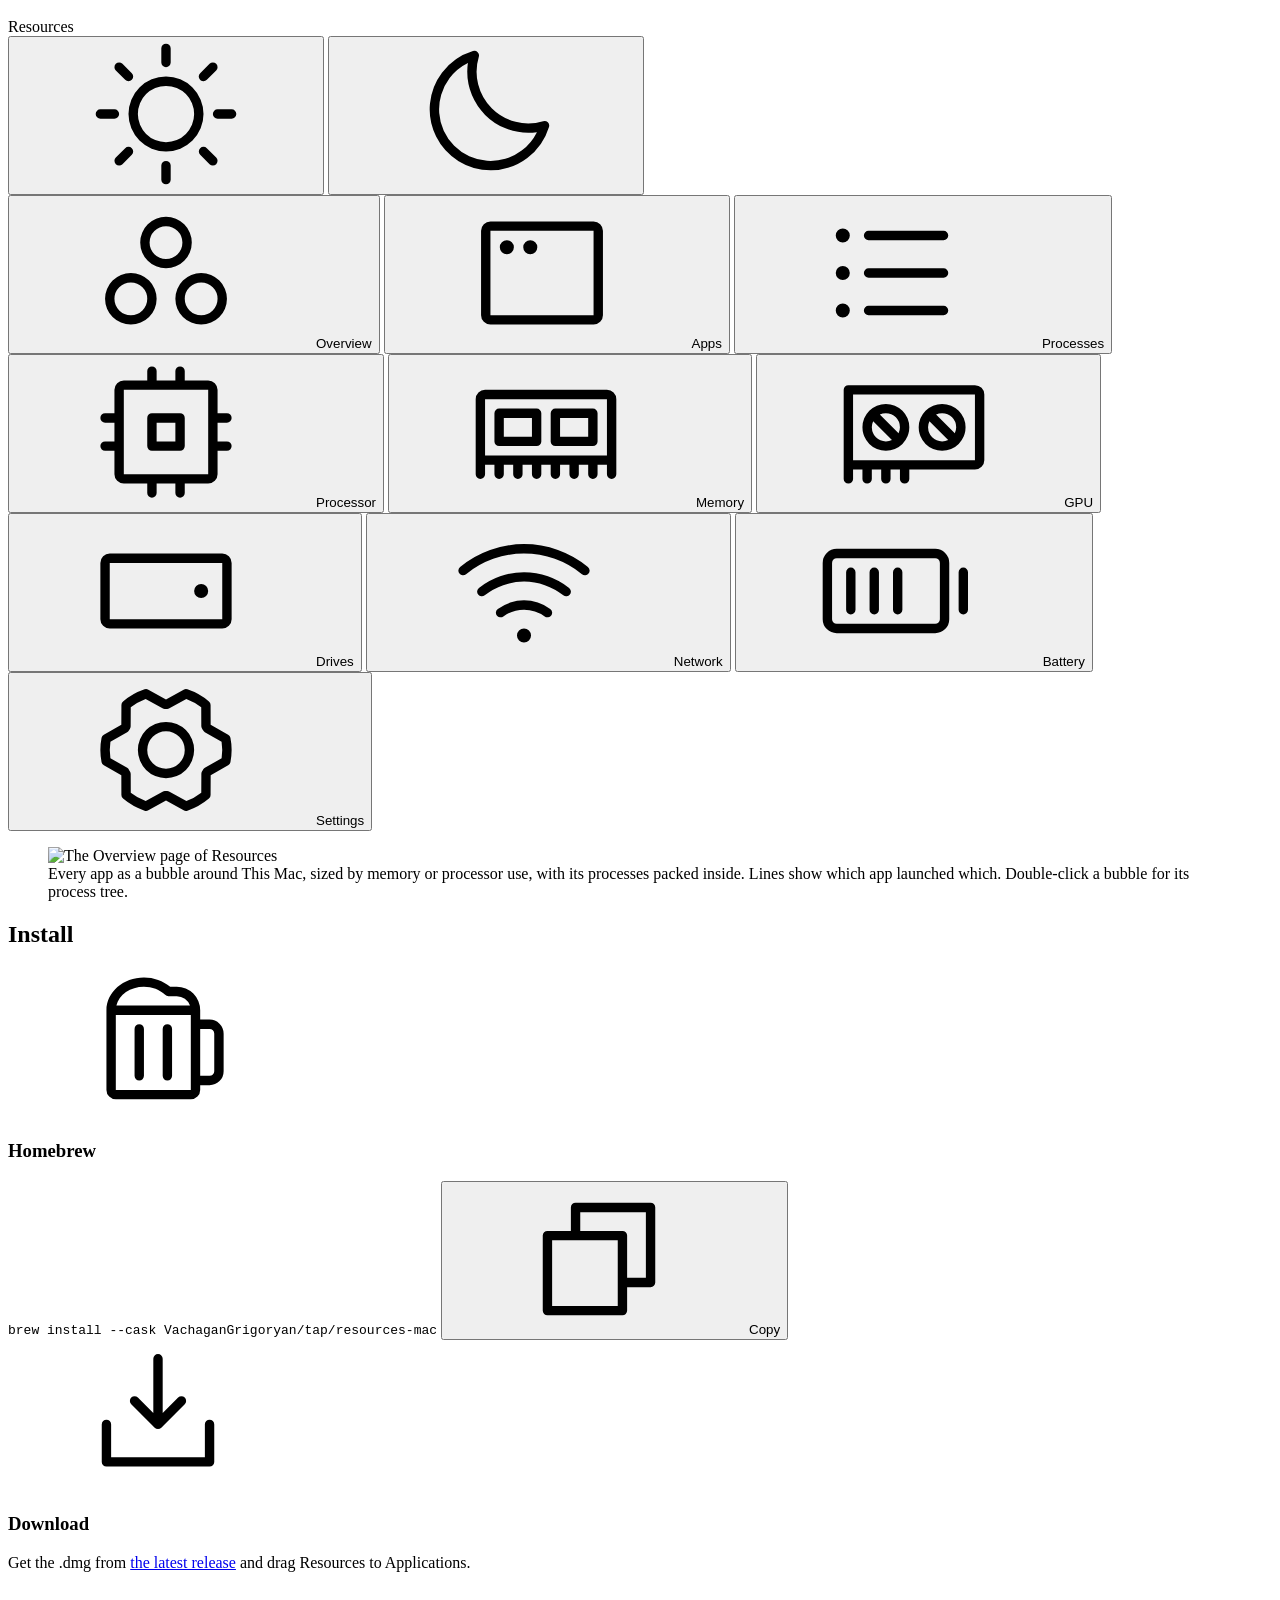
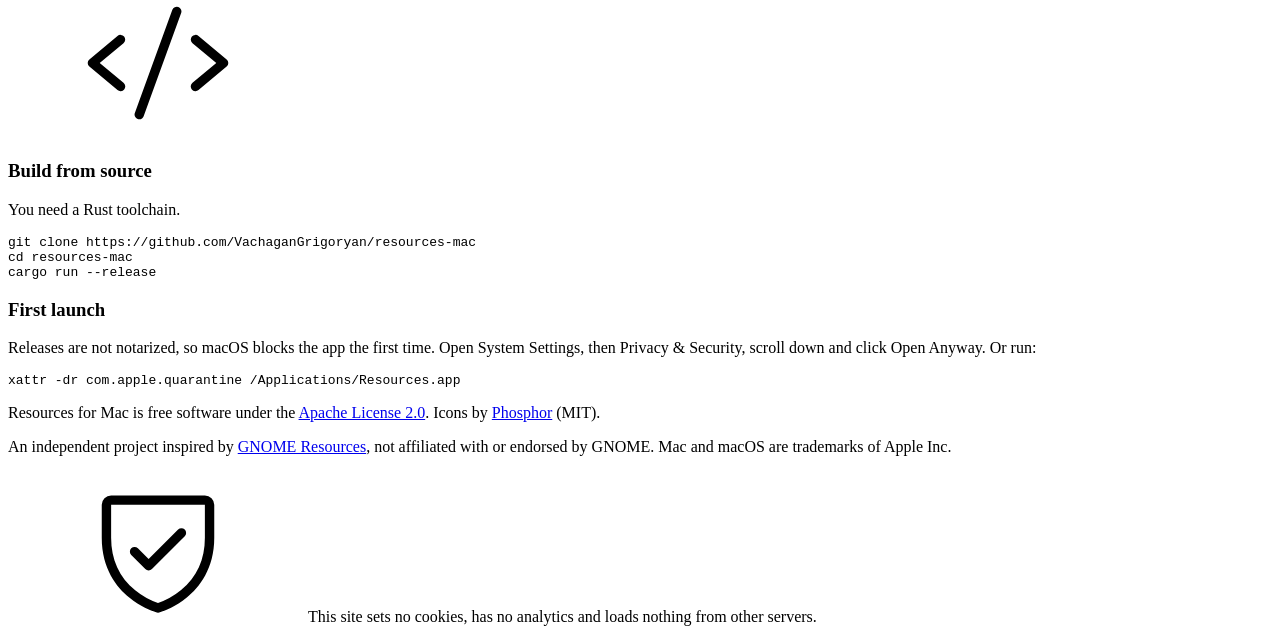
==== commit a1b1e893: "feat: demo recording in README and site demo_frames (ignored test) renders a walkthrough as PNG fram" ====
--- a/site/static/index.html
+++ b/site/static/index.html
@@ -82,6 +82,10 @@
     <p class="aside">Or <a href="https://github.com/VachaganGrigoryan/resources-mac/releases/latest">download the .dmg</a>. Needs macOS 13 or later, runs natively on Apple Silicon and Intel.</p>
   </section>
 
+  <section class="demo">
+    <video id="demo" src="/screenrecord/resources-mac-demo.mp4" width="1200" height="816" autoplay muted loop playsinline aria-label="A walkthrough of Resources: the Overview, Apps, Processes, Processor and Memory pages, then switching to light mode in Settings"></video>
+  </section>
+
   <section class="window" aria-label="Pages in the app">
     <div class="titlebar">
       <span class="lights" aria-hidden="true"><i></i><i></i><i></i></span>
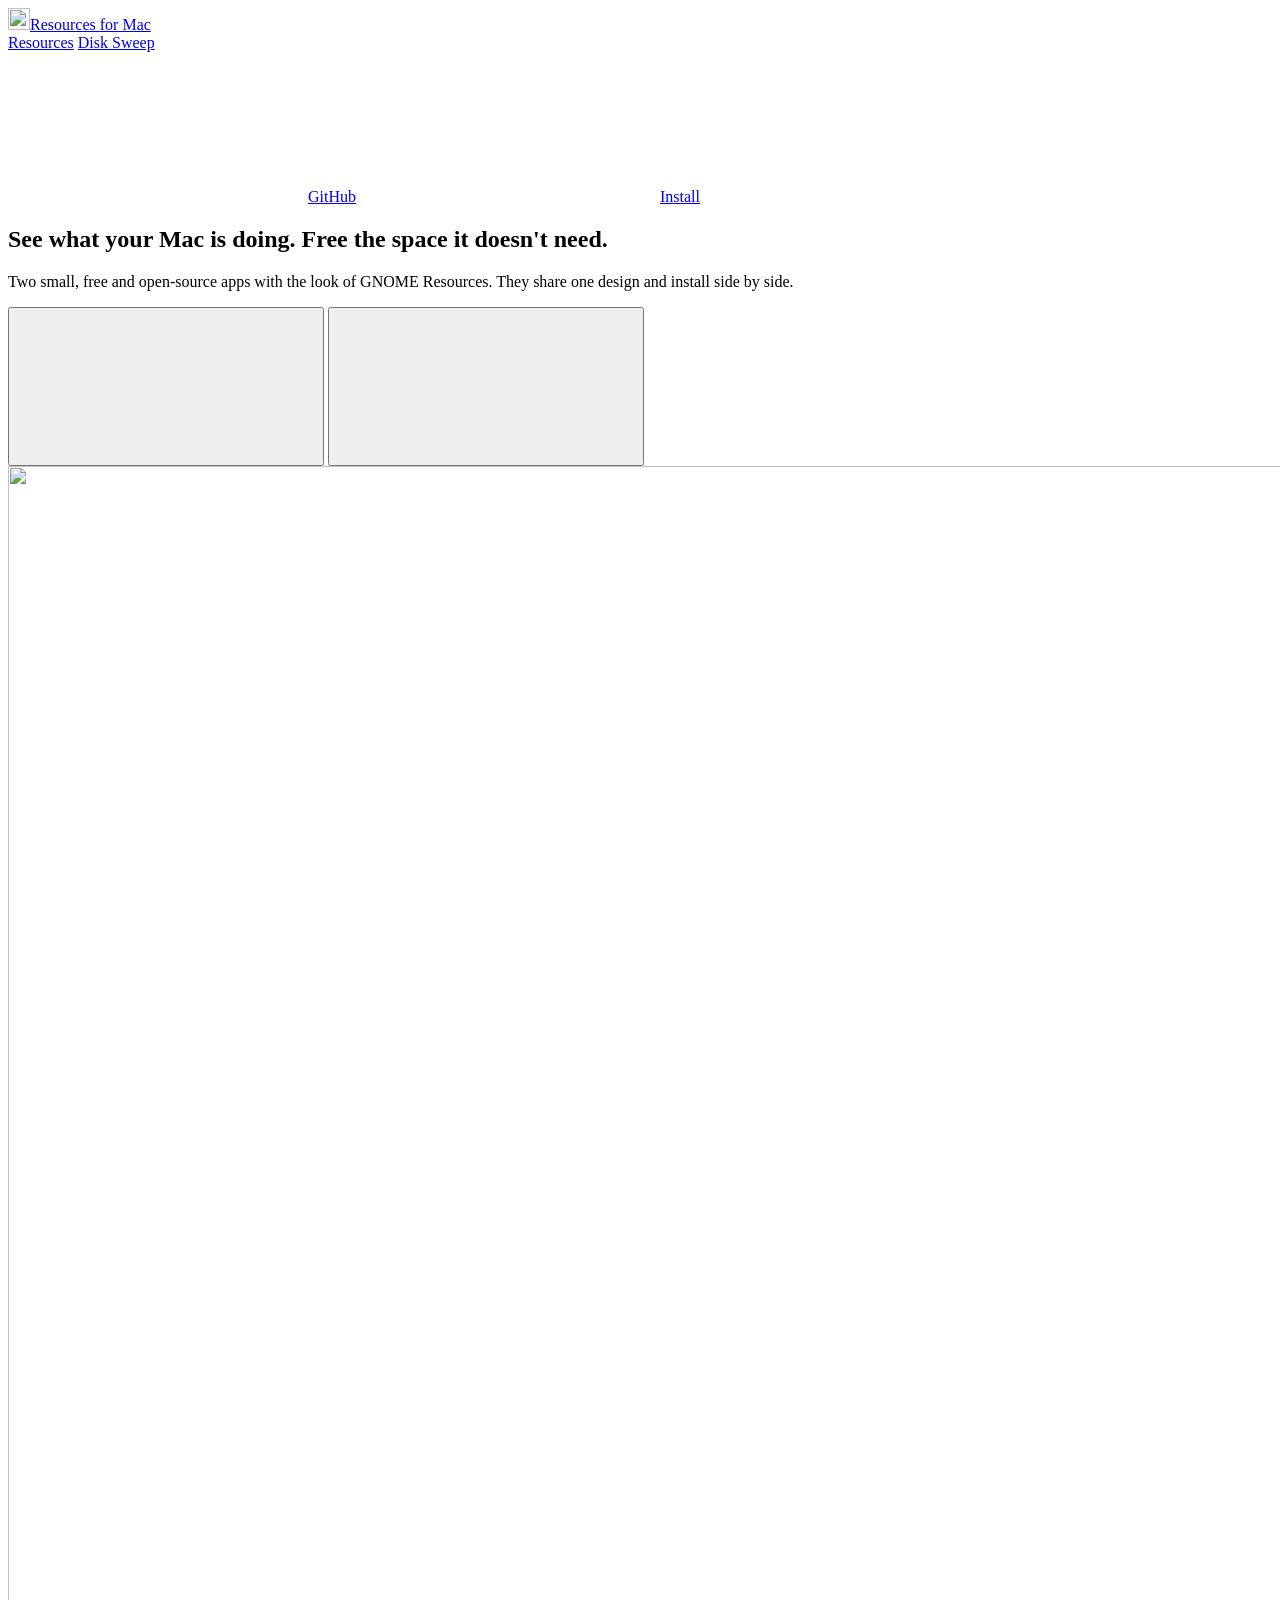
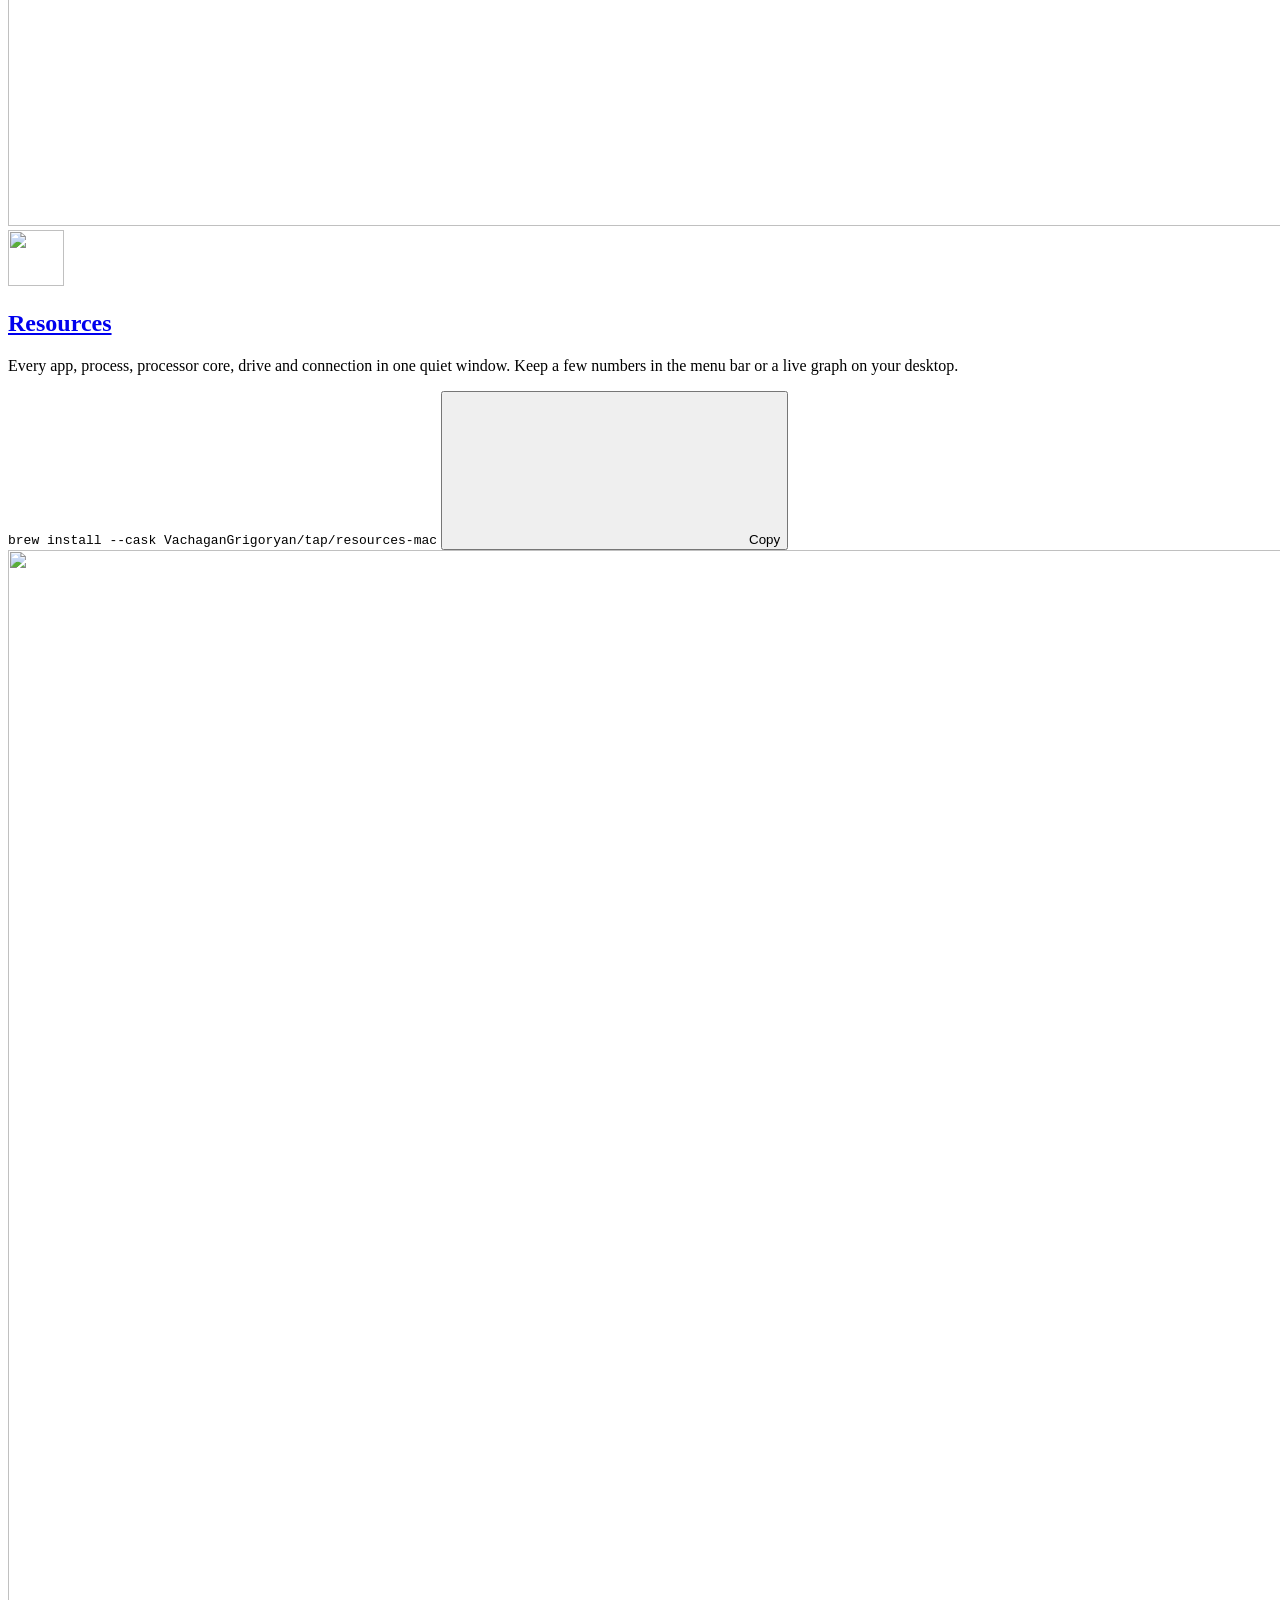
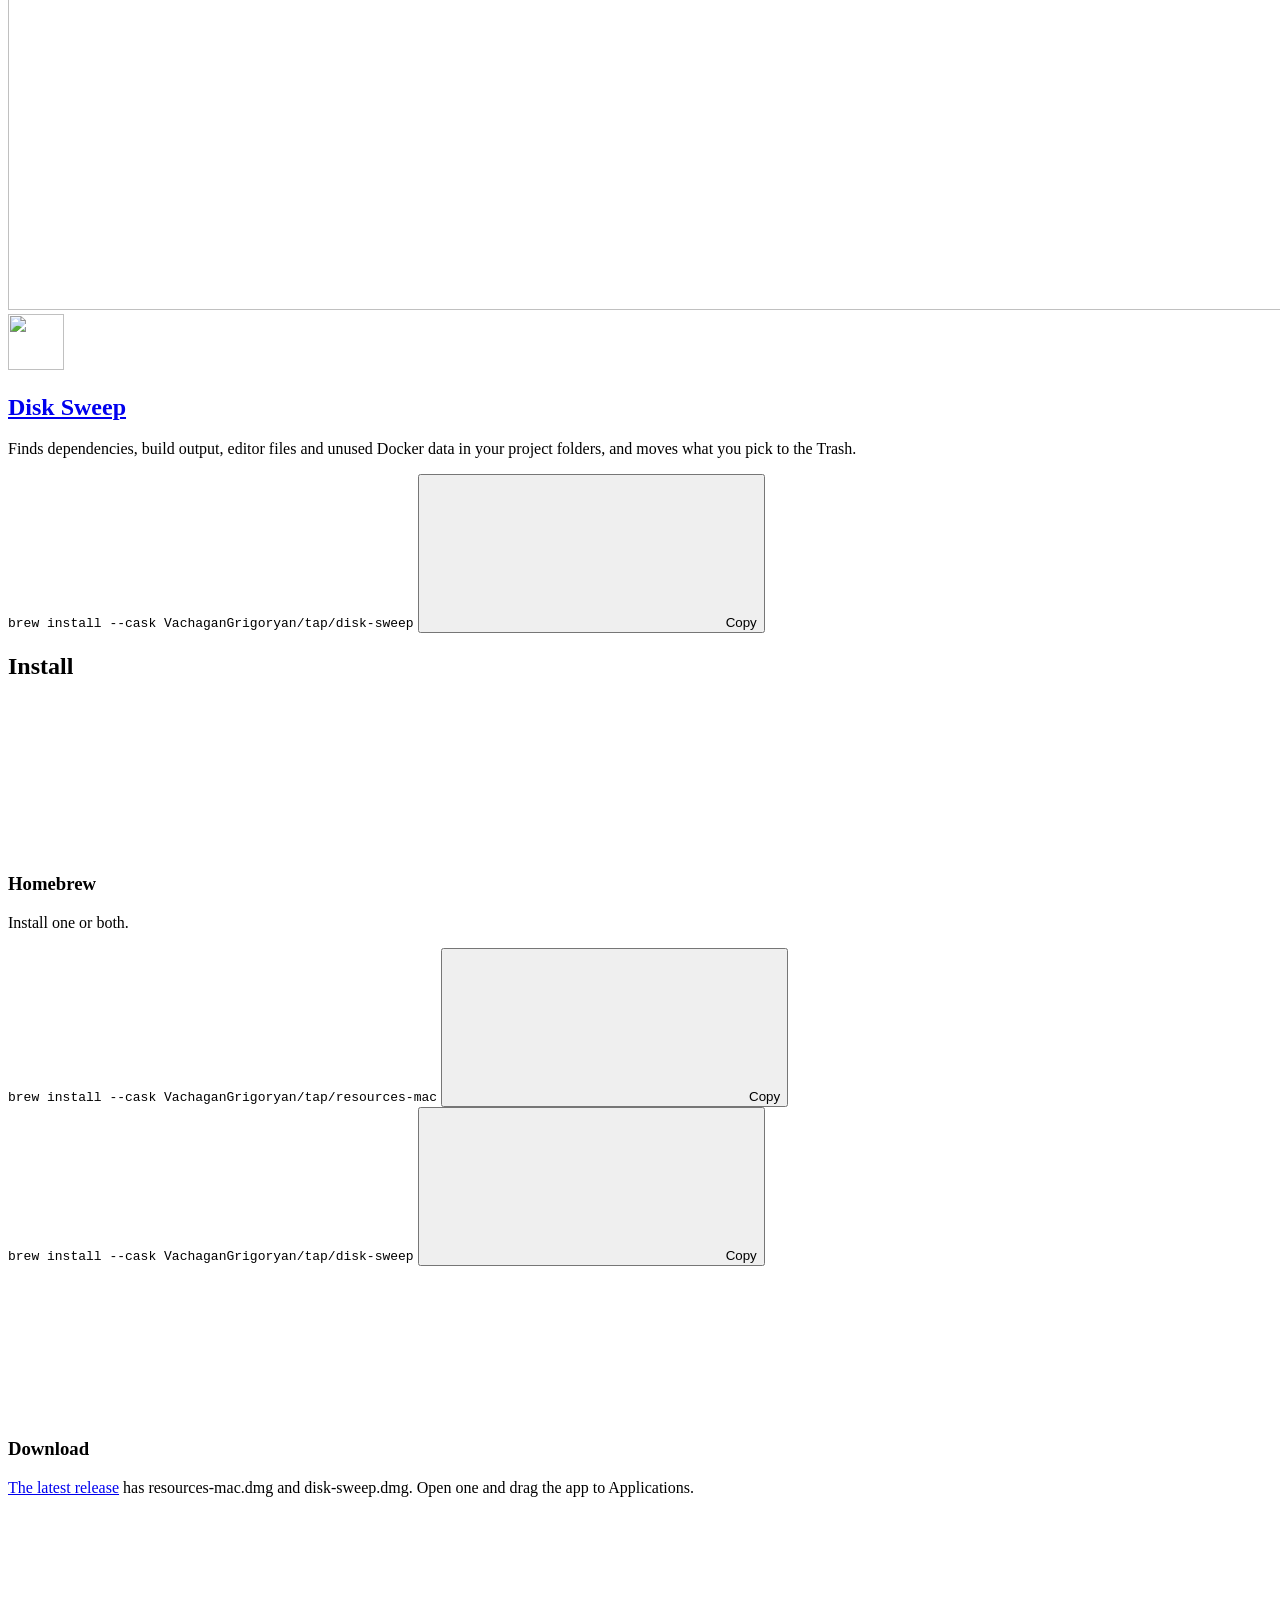
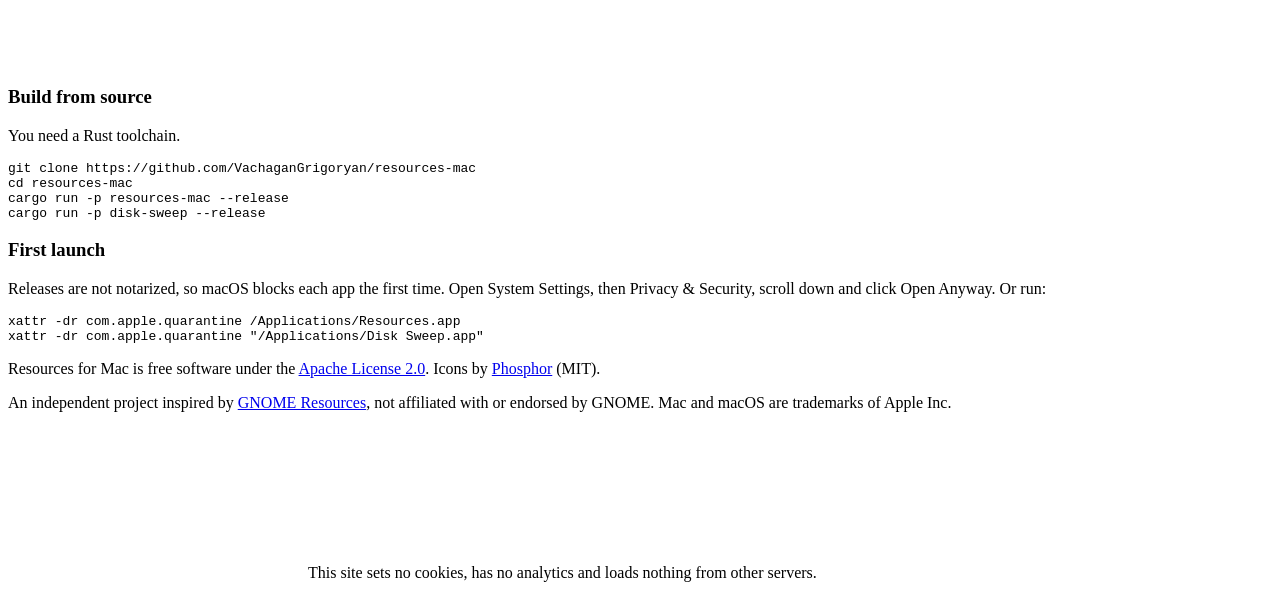
==== commit 6d943618: "feat(site): one site for both apps A home page shows Resources and Disk Sweep side by side with them" ====
--- a/site/static/index.html
+++ b/site/static/index.html
@@ -4,7 +4,7 @@
 <meta charset="utf-8">
 <meta name="viewport" content="width=device-width, initial-scale=1">
 <title>Resources for Mac</title>
-<meta name="description" content="A free, open-source system monitor for macOS in the style of GNOME Resources: apps, processes, CPU, memory, GPU, drives, network and battery.">
+<meta name="description" content="Two free, open-source Mac apps in the style of GNOME Resources: Resources shows what your Mac is doing, Disk Sweep frees space your projects can rebuild.">
 <meta name="color-scheme" content="light dark">
 <link rel="icon" type="image/png" href="/icon.png">
 <link rel="stylesheet" href="/style.css">
@@ -12,144 +12,101 @@
 <script src="/app.js" defer></script>
 </head>
 <body>
-<!--
-  Icons: Phosphor Icons 2.1.1 (regular), https://phosphoricons.com
-
-  MIT License
-
-  Copyright (c) 2023 Phosphor Icons
-
-  Permission is hereby granted, free of charge, to any person obtaining a copy
-  of this software and associated documentation files (the "Software"), to deal
-  in the Software without restriction, including without limitation the rights
-  to use, copy, modify, merge, publish, distribute, sublicense, and/or sell
-  copies of the Software, and to permit persons to whom the Software is
-  furnished to do so, subject to the following conditions:
-
-  The above copyright notice and this permission notice shall be included in all
-  copies or substantial portions of the Software.
-
-  THE SOFTWARE IS PROVIDED "AS IS", WITHOUT WARRANTY OF ANY KIND, EXPRESS OR
-  IMPLIED, INCLUDING BUT NOT LIMITED TO THE WARRANTIES OF MERCHANTABILITY,
-  FITNESS FOR A PARTICULAR PURPOSE AND NONINFRINGEMENT. IN NO EVENT SHALL THE
-  AUTHORS OR COPYRIGHT HOLDERS BE LIABLE FOR ANY CLAIM, DAMAGES OR OTHER
-  LIABILITY, WHETHER IN AN ACTION OF CONTRACT, TORT OR OTHERWISE, ARISING FROM,
-  OUT OF OR IN CONNECTION WITH THE SOFTWARE OR THE USE OR OTHER DEALINGS IN THE
-  SOFTWARE.
--->
-<svg class="sprite" aria-hidden="true">
-  <symbol id="i-circles-three" viewBox="0 0 256 256"><path d="M172,76a44,44,0,1,0-44,44A44.05,44.05,0,0,0,172,76Zm-44,28a28,28,0,1,1,28-28A28,28,0,0,1,128,104Zm60,24a44,44,0,1,0,44,44A44.05,44.05,0,0,0,188,128Zm0,72a28,28,0,1,1,28-28A28,28,0,0,1,188,200ZM68,128a44,44,0,1,0,44,44A44.05,44.05,0,0,0,68,128Zm0,72a28,28,0,1,1,28-28A28,28,0,0,1,68,200Z"/></symbol>
-  <symbol id="i-app-window" viewBox="0 0 256 256"><path d="M216,40H40A16,16,0,0,0,24,56V200a16,16,0,0,0,16,16H216a16,16,0,0,0,16-16V56A16,16,0,0,0,216,40Zm0,160H40V56H216V200ZM80,84A12,12,0,1,1,68,72,12,12,0,0,1,80,84Zm40,0a12,12,0,1,1-12-12A12,12,0,0,1,120,84Z"/></symbol>
-  <symbol id="i-list-bullets" viewBox="0 0 256 256"><path d="M80,64a8,8,0,0,1,8-8H216a8,8,0,0,1,0,16H88A8,8,0,0,1,80,64Zm136,56H88a8,8,0,0,0,0,16H216a8,8,0,0,0,0-16Zm0,64H88a8,8,0,0,0,0,16H216a8,8,0,0,0,0-16ZM44,52A12,12,0,1,0,56,64,12,12,0,0,0,44,52Zm0,64a12,12,0,1,0,12,12A12,12,0,0,0,44,116Zm0,64a12,12,0,1,0,12,12A12,12,0,0,0,44,180Z"/></symbol>
-  <symbol id="i-cpu" viewBox="0 0 256 256"><path d="M152,96H104a8,8,0,0,0-8,8v48a8,8,0,0,0,8,8h48a8,8,0,0,0,8-8V104A8,8,0,0,0,152,96Zm-8,48H112V112h32Zm88,0H216V112h16a8,8,0,0,0,0-16H216V56a16,16,0,0,0-16-16H160V24a8,8,0,0,0-16,0V40H112V24a8,8,0,0,0-16,0V40H56A16,16,0,0,0,40,56V96H24a8,8,0,0,0,0,16H40v32H24a8,8,0,0,0,0,16H40v40a16,16,0,0,0,16,16H96v16a8,8,0,0,0,16,0V216h32v16a8,8,0,0,0,16,0V216h40a16,16,0,0,0,16-16V160h16a8,8,0,0,0,0-16Zm-32,56H56V56H200v95.87s0,.09,0,.13,0,.09,0,.13V200Z"/></symbol>
-  <symbol id="i-memory" viewBox="0 0 256 256"><path d="M232,56H24A16,16,0,0,0,8,72V200a8,8,0,0,0,16,0V184H40v16a8,8,0,0,0,16,0V184H72v16a8,8,0,0,0,16,0V184h16v16a8,8,0,0,0,16,0V184h16v16a8,8,0,0,0,16,0V184h16v16a8,8,0,0,0,16,0V184h16v16a8,8,0,0,0,16,0V184h16v16a8,8,0,0,0,16,0V72A16,16,0,0,0,232,56ZM24,72H232v96H24Zm88,80a8,8,0,0,0,8-8V96a8,8,0,0,0-8-8H48a8,8,0,0,0-8,8v48a8,8,0,0,0,8,8ZM56,104h48v32H56Zm88,48h64a8,8,0,0,0,8-8V96a8,8,0,0,0-8-8H144a8,8,0,0,0-8,8v48A8,8,0,0,0,144,152Zm8-48h48v32H152Z"/></symbol>
-  <symbol id="i-graphics-card" viewBox="0 0 256 256"><path d="M232,48H16a8,8,0,0,0-8,8V208a8,8,0,0,0,16,0V192H40v16a8,8,0,0,0,16,0V192H72v16a8,8,0,0,0,16,0V192h16v16a8,8,0,0,0,16,0V192H232a16,16,0,0,0,16-16V64A16,16,0,0,0,232,48Zm0,128H24V64H232Zm-56-16a40,40,0,1,0-40-40A40,40,0,0,0,176,160Zm-24-40a23.74,23.74,0,0,1,2.35-10.34l32,32A23.74,23.74,0,0,1,176,144,24,24,0,0,1,152,120Zm48,0a23.74,23.74,0,0,1-2.35,10.34l-32-32A23.74,23.74,0,0,1,176,96,24,24,0,0,1,200,120ZM80,160a40,40,0,1,0-40-40A40,40,0,0,0,80,160ZM56,120a23.74,23.74,0,0,1,2.35-10.34l32,32A23.74,23.74,0,0,1,80,144,24,24,0,0,1,56,120Zm48,0a23.74,23.74,0,0,1-2.35,10.34l-32-32A23.74,23.74,0,0,1,80,96,24,24,0,0,1,104,120Z"/></symbol>
-  <symbol id="i-hard-drive" viewBox="0 0 256 256"><path d="M224,64H32A16,16,0,0,0,16,80v96a16,16,0,0,0,16,16H224a16,16,0,0,0,16-16V80A16,16,0,0,0,224,64Zm0,112H32V80H224v96Zm-24-48a12,12,0,1,1-12-12A12,12,0,0,1,200,128Z"/></symbol>
-  <symbol id="i-wifi-high" viewBox="0 0 256 256"><path d="M140,204a12,12,0,1,1-12-12A12,12,0,0,1,140,204ZM237.08,87A172,172,0,0,0,18.92,87,8,8,0,0,0,29.08,99.37a156,156,0,0,1,197.84,0A8,8,0,0,0,237.08,87ZM205,122.77a124,124,0,0,0-153.94,0A8,8,0,0,0,61,135.31a108,108,0,0,1,134.06,0,8,8,0,0,0,11.24-1.3A8,8,0,0,0,205,122.77Zm-32.26,35.76a76.05,76.05,0,0,0-89.42,0,8,8,0,0,0,9.42,12.94,60,60,0,0,1,70.58,0,8,8,0,1,0,9.42-12.94Z"/></symbol>
-  <symbol id="i-battery-high" viewBox="0 0 256 256"><path d="M200,56H32A24,24,0,0,0,8,80v96a24,24,0,0,0,24,24H200a24,24,0,0,0,24-24V80A24,24,0,0,0,200,56Zm8,120a8,8,0,0,1-8,8H32a8,8,0,0,1-8-8V80a8,8,0,0,1,8-8H200a8,8,0,0,1,8,8ZM144,96v64a8,8,0,0,1-16,0V96a8,8,0,0,1,16,0Zm-40,0v64a8,8,0,0,1-16,0V96a8,8,0,0,1,16,0ZM64,96v64a8,8,0,0,1-16,0V96a8,8,0,0,1,16,0Zm192,0v64a8,8,0,0,1-16,0V96a8,8,0,0,1,16,0Z"/></symbol>
-  <symbol id="i-gear-six" viewBox="0 0 256 256"><path d="M128,80a48,48,0,1,0,48,48A48.05,48.05,0,0,0,128,80Zm0,80a32,32,0,1,1,32-32A32,32,0,0,1,128,160Zm109.94-52.79a8,8,0,0,0-3.89-5.4l-29.83-17-.12-33.62a8,8,0,0,0-2.83-6.08,111.91,111.91,0,0,0-36.72-20.67,8,8,0,0,0-6.46.59L128,41.85,97.88,25a8,8,0,0,0-6.47-.6A112.1,112.1,0,0,0,54.73,45.15a8,8,0,0,0-2.83,6.07l-.15,33.65-29.83,17a8,8,0,0,0-3.89,5.4,106.47,106.47,0,0,0,0,41.56,8,8,0,0,0,3.89,5.4l29.83,17,.12,33.62a8,8,0,0,0,2.83,6.08,111.91,111.91,0,0,0,36.72,20.67,8,8,0,0,0,6.46-.59L128,214.15,158.12,231a7.91,7.91,0,0,0,3.9,1,8.09,8.09,0,0,0,2.57-.42,112.1,112.1,0,0,0,36.68-20.73,8,8,0,0,0,2.83-6.07l.15-33.65,29.83-17a8,8,0,0,0,3.89-5.4A106.47,106.47,0,0,0,237.94,107.21Zm-15,34.91-28.57,16.25a8,8,0,0,0-3,3c-.58,1-1.19,2.06-1.81,3.06a7.94,7.94,0,0,0-1.22,4.21l-.15,32.25a95.89,95.89,0,0,1-25.37,14.3L134,199.13a8,8,0,0,0-3.91-1h-.19c-1.21,0-2.43,0-3.64,0a8.08,8.08,0,0,0-4.1,1l-28.84,16.1A96,96,0,0,1,67.88,201l-.11-32.2a8,8,0,0,0-1.22-4.22c-.62-1-1.23-2-1.8-3.06a8.09,8.09,0,0,0-3-3.06l-28.6-16.29a90.49,90.49,0,0,1,0-28.26L61.67,97.63a8,8,0,0,0,3-3c.58-1,1.19-2.06,1.81-3.06a7.94,7.94,0,0,0,1.22-4.21l.15-32.25a95.89,95.89,0,0,1,25.37-14.3L122,56.87a8,8,0,0,0,4.1,1c1.21,0,2.43,0,3.64,0a8.08,8.08,0,0,0,4.1-1l28.84-16.1A96,96,0,0,1,188.12,55l.11,32.2a8,8,0,0,0,1.22,4.22c.62,1,1.23,2,1.8,3.06a8.09,8.09,0,0,0,3,3.06l28.6,16.29A90.49,90.49,0,0,1,222.9,142.12Z"/></symbol>
-  <symbol id="i-download-simple" viewBox="0 0 256 256"><path d="M224,144v64a8,8,0,0,1-8,8H40a8,8,0,0,1-8-8V144a8,8,0,0,1,16,0v56H208V144a8,8,0,0,1,16,0Zm-101.66,5.66a8,8,0,0,0,11.32,0l40-40a8,8,0,0,0-11.32-11.32L136,124.69V32a8,8,0,0,0-16,0v92.69L93.66,98.34a8,8,0,0,0-11.32,11.32Z"/></symbol>
-  <symbol id="i-github-logo" viewBox="0 0 256 256"><path d="M208.31,75.68A59.78,59.78,0,0,0,202.93,28,8,8,0,0,0,196,24a59.75,59.75,0,0,0-48,24H124A59.75,59.75,0,0,0,76,24a8,8,0,0,0-6.93,4,59.78,59.78,0,0,0-5.38,47.68A58.14,58.14,0,0,0,56,104v8a56.06,56.06,0,0,0,48.44,55.47A39.8,39.8,0,0,0,96,192v8H72a24,24,0,0,1-24-24A40,40,0,0,0,8,136a8,8,0,0,0,0,16,24,24,0,0,1,24,24,40,40,0,0,0,40,40H96v16a8,8,0,0,0,16,0V192a24,24,0,0,1,48,0v40a8,8,0,0,0,16,0V192a39.8,39.8,0,0,0-8.44-24.53A56.06,56.06,0,0,0,216,112v-8A58.14,58.14,0,0,0,208.31,75.68ZM200,112a40,40,0,0,1-40,40H112a40,40,0,0,1-40-40v-8a41.74,41.74,0,0,1,6.9-22.48A8,8,0,0,0,80,73.83a43.81,43.81,0,0,1,.79-33.58,43.88,43.88,0,0,1,32.32,20.06A8,8,0,0,0,119.82,64h32.35a8,8,0,0,0,6.74-3.69,43.87,43.87,0,0,1,32.32-20.06A43.81,43.81,0,0,1,192,73.83a8.09,8.09,0,0,0,1,7.65A41.72,41.72,0,0,1,200,104Z"/></symbol>
-  <symbol id="i-copy" viewBox="0 0 256 256"><path d="M216,32H88a8,8,0,0,0-8,8V80H40a8,8,0,0,0-8,8V216a8,8,0,0,0,8,8H168a8,8,0,0,0,8-8V176h40a8,8,0,0,0,8-8V40A8,8,0,0,0,216,32ZM160,208H48V96H160Zm48-48H176V88a8,8,0,0,0-8-8H96V48H208Z"/></symbol>
-  <symbol id="i-check" viewBox="0 0 256 256"><path d="M229.66,77.66l-128,128a8,8,0,0,1-11.32,0l-56-56a8,8,0,0,1,11.32-11.32L96,188.69,218.34,66.34a8,8,0,0,1,11.32,11.32Z"/></symbol>
-  <symbol id="i-sun" viewBox="0 0 256 256"><path d="M120,40V16a8,8,0,0,1,16,0V40a8,8,0,0,1-16,0Zm72,88a64,64,0,1,1-64-64A64.07,64.07,0,0,1,192,128Zm-16,0a48,48,0,1,0-48,48A48.05,48.05,0,0,0,176,128ZM58.34,69.66A8,8,0,0,0,69.66,58.34l-16-16A8,8,0,0,0,42.34,53.66Zm0,116.68-16,16a8,8,0,0,0,11.32,11.32l16-16a8,8,0,0,0-11.32-11.32ZM192,72a8,8,0,0,0,5.66-2.34l16-16a8,8,0,0,0-11.32-11.32l-16,16A8,8,0,0,0,192,72Zm5.66,114.34a8,8,0,0,0-11.32,11.32l16,16a8,8,0,0,0,11.32-11.32ZM48,128a8,8,0,0,0-8-8H16a8,8,0,0,0,0,16H40A8,8,0,0,0,48,128Zm80,80a8,8,0,0,0-8,8v24a8,8,0,0,0,16,0V216A8,8,0,0,0,128,208Zm112-88H216a8,8,0,0,0,0,16h24a8,8,0,0,0,0-16Z"/></symbol>
-  <symbol id="i-moon" viewBox="0 0 256 256"><path d="M233.54,142.23a8,8,0,0,0-8-2,88.08,88.08,0,0,1-109.8-109.8,8,8,0,0,0-10-10,104.84,104.84,0,0,0-52.91,37A104,104,0,0,0,136,224a103.09,103.09,0,0,0,62.52-20.88,104.84,104.84,0,0,0,37-52.91A8,8,0,0,0,233.54,142.23ZM188.9,190.34A88,88,0,0,1,65.66,67.11a89,89,0,0,1,31.4-26A106,106,0,0,0,96,56,104.11,104.11,0,0,0,200,160a106,106,0,0,0,14.92-1.06A89,89,0,0,1,188.9,190.34Z"/></symbol>
-  <symbol id="i-beer-stein" viewBox="0 0 256 256"><path d="M104,104v80a8,8,0,0,1-16,0V104a8,8,0,0,1,16,0Zm40-8a8,8,0,0,0-8,8v80a8,8,0,0,0,16,0V104A8,8,0,0,0,144,96Zm96,16v64a24,24,0,0,1-24,24H200v8a16,16,0,0,1-16,16H56a16,16,0,0,1-16-16V72c0-30.88,28.71-56,64-56,16.77,0,32.91,5.8,44.82,16H160a40,40,0,0,1,40,40V88h16A24,24,0,0,1,240,112ZM57,64H182.62A24,24,0,0,0,160,48H145.74a8,8,0,0,1-5.53-2.22C131.06,37,117.87,32,104,32,80.82,32,61.43,45.76,57,64ZM184,208V80H56V208H184Zm40-96a8,8,0,0,0-8-8H200v80h16a8,8,0,0,0,8-8Z"/></symbol>
-  <symbol id="i-code" viewBox="0 0 256 256"><path d="M69.12,94.15,28.5,128l40.62,33.85a8,8,0,1,1-10.24,12.29l-48-40a8,8,0,0,1,0-12.29l48-40a8,8,0,0,1,10.24,12.3Zm176,27.7-48-40a8,8,0,1,0-10.24,12.3L227.5,128l-40.62,33.85a8,8,0,1,0,10.24,12.29l48-40a8,8,0,0,0,0-12.29ZM162.73,32.48a8,8,0,0,0-10.25,4.79l-64,176a8,8,0,0,0,4.79,10.26A8.14,8.14,0,0,0,96,224a8,8,0,0,0,7.52-5.27l64-176A8,8,0,0,0,162.73,32.48Z"/></symbol>
-  <symbol id="i-shield-check" viewBox="0 0 256 256"><path d="M208,40H48A16,16,0,0,0,32,56v56c0,52.72,25.52,84.67,46.93,102.19,23.06,18.86,46,25.26,47,25.53a8,8,0,0,0,4.2,0c1-.27,23.91-6.67,47-25.53C198.48,196.67,224,164.72,224,112V56A16,16,0,0,0,208,40Zm0,72c0,37.07-13.66,67.16-40.6,89.42A129.3,129.3,0,0,1,128,223.62a128.25,128.25,0,0,1-38.92-21.81C61.82,179.51,48,149.3,48,112l0-56,160,0ZM82.34,141.66a8,8,0,0,1,11.32-11.32L112,148.69l50.34-50.35a8,8,0,0,1,11.32,11.32l-56,56a8,8,0,0,1-11.32,0Z"/></symbol>
-</svg>
-
 <header class="menubar">
-  <a class="brand" href="/"><img src="/icon.png" alt="" width="22" height="22">Resources</a>
-  <span class="stats" aria-hidden="true" title="Live stats in the menu bar, like the app">
-    <span><svg class="i"><use href="#i-cpu"/></svg><span id="mb-cpu">23%</span></span>
-    <span><svg class="i"><use href="#i-memory"/></svg><span id="mb-mem">61%</span></span>
-  </span>
-  <nav>
-    <a class="btn quiet" href="https://github.com/VachaganGrigoryan/resources-mac"><svg class="i"><use href="#i-github-logo"/></svg>GitHub</a>
-    <a class="btn primary" href="#install"><svg class="i"><use href="#i-download-simple"/></svg>Install</a>
+  <a class="brand" href="/"><img src="/icon.png" alt="" width="22" height="22"><span>Resources for Mac</span></a>
+  <nav class="apps-nav" aria-label="Apps">
+    <a href="/resources/">Resources</a>
+    <a href="/disk-sweep/">Disk Sweep</a>
+  </nav>
+  <nav class="actions" aria-label="Project">
+    <a class="btn quiet" href="https://github.com/VachaganGrigoryan/resources-mac"><svg class="i"><use href="/icons.svg#i-github-logo"/></svg>GitHub</a>
+    <a class="btn primary" href="#install"><svg class="i"><use href="/icons.svg#i-download-simple"/></svg>Install</a>
   </nav>
 </header>
 
 <main>
   <section class="intro">
-    <h1>Know what your Mac is busy with.</h1>
-    <p class="lede">Resources shows every app, process, processor core, drive and connection on your Mac in one quiet window, with the look of GNOME Resources. Keep a few numbers in the menu bar or a live graph on your desktop. Free and open source.</p>
-    <div class="get">
-      <code class="cmd" id="brew">brew install --cask VachaganGrigoryan/tap/resources-mac</code>
-      <button type="button" class="copy" data-copy="brew"><svg class="i"><use href="#i-copy"/></svg><span>Copy</span></button>
-    </div>
-    <p class="aside">Or <a href="https://github.com/VachaganGrigoryan/resources-mac/releases/latest">download the .dmg</a>. Needs macOS 13 or later, runs natively on Apple Silicon and Intel.</p>
+    <h1>See what your Mac is doing. Free the space it doesn't need.</h1>
+    <p class="lede">Two small, free and open-source apps with the look of GNOME Resources. They share one design and install side by side.</p>
   </section>
 
-  <section class="demo">
-    <video id="demo" src="/screenrecord/resources-mac-demo.mp4" width="1200" height="816" autoplay muted loop playsinline aria-label="A walkthrough of Resources: the Overview, Apps, Processes, Processor and Memory pages, then switching to light mode in Settings"></video>
-  </section>
-
-  <section class="window" aria-label="Pages in the app">
-    <div class="titlebar">
-      <span class="lights" aria-hidden="true"><i></i><i></i><i></i></span>
-      <span class="title">Resources</span>
-      <div class="theme" role="group" aria-label="Screenshot and page theme">
-        <button type="button" data-set-theme="light" aria-pressed="false" aria-label="Light"><svg class="i"><use href="#i-sun"/></svg></button>
-        <button type="button" data-set-theme="dark" aria-pressed="false" aria-label="Dark"><svg class="i"><use href="#i-moon"/></svg></button>
+  <section class="apps" aria-label="The apps">
+    <div class="apps-head"><div class="theme" role="group" aria-label="Screenshot and page theme">
+        <button type="button" data-set-theme="light" aria-pressed="false" aria-label="Light"><svg class="i"><use href="/icons.svg#i-sun"/></svg></button>
+        <button type="button" data-set-theme="dark" aria-pressed="false" aria-label="Dark"><svg class="i"><use href="/icons.svg#i-moon"/></svg></button>
+      </div></div>
+    <article class="app">
+      <a class="shot" href="/resources/" tabindex="-1" aria-hidden="true"><img data-theme-shot="overview" src="/screenshots/light-overview.png" width="2000" height="1360" alt="" loading="lazy"></a>
+      <div class="about">
+        <img class="app-icon" src="/icon.png" alt="" width="56" height="56">
+        <div>
+          <h2><a href="/resources/">Resources</a></h2>
+          <p>Every app, process, processor core, drive and connection in one quiet window. Keep a few numbers in the menu bar or a live graph on your desktop.</p>
+        </div>
       </div>
+      <div class="get">
+      <code class="cmd" id="brew-resources">brew install --cask VachaganGrigoryan/tap/resources-mac</code>
+      <button type="button" class="copy" data-copy="brew-resources"><svg class="i"><use href="/icons.svg#i-copy"/></svg><span>Copy</span></button>
     </div>
-    <div class="panes">
-      <div class="side" role="tablist" aria-label="Pages">
-        <button role="tab" aria-selected="true" aria-controls="view" data-shot="overview" data-text="Every app as a bubble around This Mac, sized by memory or processor use, with its processes packed inside. Lines show which app launched which. Double-click a bubble for its process tree."><span class="row"><svg class="i"><use href="#i-circles-three"/></svg>Overview</span></button>
-        <button role="tab" aria-selected="false" aria-controls="view" data-shot="apps" data-text="Running apps with their Dock icons and the combined processor and memory use of all their processes. End, kill, halt or continue any of them."><span class="row"><svg class="i"><use href="#i-app-window"/></svg>Apps</span></button>
-        <button role="tab" aria-selected="false" aria-controls="view" data-shot="processes" data-text="Every process, searchable and sortable, with app icons. End (SIGTERM), Kill (SIGKILL), Halt (SIGSTOP) and Continue (SIGCONT)."><span class="row"><svg class="i"><use href="#i-list-bullets"/></svg>Processes</span></button>
-        <button role="tab" aria-selected="false" aria-controls="view" data-shot="processor" data-graph="cpu" data-text="Total and per-core processor usage over time."><span class="row"><svg class="i"><use href="#i-cpu"/></svg>Processor</span></button>
-        <button role="tab" aria-selected="false" aria-controls="view" data-shot="memory" data-graph="memory" data-text="RAM and swap in use, with history."><span class="row"><svg class="i"><use href="#i-memory"/></svg>Memory</span></button>
-        <button role="tab" aria-selected="false" aria-controls="view" data-shot="gpu" data-graph="gpu" data-text="Apple Silicon GPU usage and the memory it holds. Shown only on Macs that report it."><span class="row"><svg class="i"><use href="#i-graphics-card"/></svg>GPU</span></button>
-        <button role="tab" aria-selected="false" aria-controls="view" data-shot="drive" data-graph="drive" data-text="One entry per drive with read and write speed and totals."><span class="row"><svg class="i"><use href="#i-hard-drive"/></svg>Drives</span></button>
-        <button role="tab" aria-selected="false" aria-controls="view" data-shot="network" data-graph="network" data-text="One entry per connection, Wi-Fi or Ethernet. System VPN tunnels are merged into one entry."><span class="row"><svg class="i"><use href="#i-wifi-high"/></svg>Network</span></button>
-        <button role="tab" aria-selected="false" aria-controls="view" data-shot="battery" data-graph="battery" data-text="Charge, power draw, health, design capacity and cycle count. Shown only on Macs with a battery."><span class="row"><svg class="i"><use href="#i-battery-high"/></svg>Battery</span></button>
-        <button role="tab" aria-selected="false" aria-controls="view" data-shot="settings" data-text="Pick the stats for the menu bar and the desktop widget, with suggestions based on what your Mac is doing right now."><span class="row"><svg class="i"><use href="#i-gear-six"/></svg>Settings</span></button>
+    </article>
+    <article class="app">
+      <a class="shot" href="/disk-sweep/" tabindex="-1" aria-hidden="true"><img data-theme-shot="disk-sweep/overview" src="/screenshots/disk-sweep/light-overview.png" width="2000" height="1360" alt="" loading="lazy"></a>
+      <div class="about">
+        <img class="app-icon" src="/disk-sweep-icon.png" alt="" width="56" height="56">
+        <div>
+          <h2><a href="/disk-sweep/">Disk Sweep</a></h2>
+          <p>Finds dependencies, build output, editor files and unused Docker data in your project folders, and moves what you pick to the Trash.</p>
+        </div>
       </div>
-      <figure class="view" id="view" role="tabpanel">
-        <img id="shot" src="/screenshots/light-overview.png" width="2000" height="1360" alt="The Overview page of Resources">
-        <figcaption id="caption">Every app as a bubble around This Mac, sized by memory or processor use, with its processes packed inside. Lines show which app launched which. Double-click a bubble for its process tree.</figcaption>
-      </figure>
+      <div class="get">
+      <code class="cmd" id="brew-sweep">brew install --cask VachaganGrigoryan/tap/disk-sweep</code>
+      <button type="button" class="copy" data-copy="brew-sweep"><svg class="i"><use href="/icons.svg#i-copy"/></svg><span>Copy</span></button>
     </div>
+    </article>
   </section>
 
   <section class="install" id="install">
     <h2>Install</h2>
     <div class="methods">
       <div class="method">
-        <svg class="i badge"><use href="#i-beer-stein"/></svg>
+        <svg class="i badge"><use href="/icons.svg#i-beer-stein"/></svg>
         <div class="body">
           <h3>Homebrew</h3>
+          <p>Install one or both.</p>
           <div class="get">
-            <code class="cmd" id="brew2">brew install --cask VachaganGrigoryan/tap/resources-mac</code>
-            <button type="button" class="copy" data-copy="brew2"><svg class="i"><use href="#i-copy"/></svg><span>Copy</span></button>
-          </div>
+      <code class="cmd" id="brew-r2">brew install --cask VachaganGrigoryan/tap/resources-mac</code>
+      <button type="button" class="copy" data-copy="brew-r2"><svg class="i"><use href="/icons.svg#i-copy"/></svg><span>Copy</span></button>
+    </div>
+          <div class="get">
+      <code class="cmd" id="brew-s2">brew install --cask VachaganGrigoryan/tap/disk-sweep</code>
+      <button type="button" class="copy" data-copy="brew-s2"><svg class="i"><use href="/icons.svg#i-copy"/></svg><span>Copy</span></button>
+    </div>
         </div>
       </div>
       <div class="method">
-        <svg class="i badge"><use href="#i-download-simple"/></svg>
+        <svg class="i badge"><use href="/icons.svg#i-download-simple"/></svg>
         <div class="body">
           <h3>Download</h3>
-          <p>Get the .dmg from <a href="https://github.com/VachaganGrigoryan/resources-mac/releases/latest">the latest release</a> and drag Resources to Applications.</p>
+          <p><a href="https://github.com/VachaganGrigoryan/resources-mac/releases/latest">The latest release</a> has resources-mac.dmg and disk-sweep.dmg. Open one and drag the app to Applications.</p>
         </div>
       </div>
       <div class="method">
-        <svg class="i badge"><use href="#i-code"/></svg>
+        <svg class="i badge"><use href="/icons.svg#i-code"/></svg>
         <div class="body">
           <h3>Build from source</h3>
           <p>You need a Rust toolchain.</p>
           <pre><code>git clone https://github.com/VachaganGrigoryan/resources-mac
 cd resources-mac
-cargo run --release</code></pre>
+cargo run -p resources-mac --release
+cargo run -p disk-sweep --release</code></pre>
         </div>
       </div>
     </div>
     <div class="note">
       <h3>First launch</h3>
-      <p>Releases are not notarized, so macOS blocks the app the first time. Open System Settings, then Privacy &amp; Security, scroll down and click Open Anyway. Or run:</p>
-      <pre><code>xattr -dr com.apple.quarantine /Applications/Resources.app</code></pre>
+      <p>Releases are not notarized, so macOS blocks each app the first time. Open System Settings, then Privacy &amp; Security, scroll down and click Open Anyway. Or run:</p>
+      <pre><code>xattr -dr com.apple.quarantine /Applications/Resources.app
+xattr -dr com.apple.quarantine "/Applications/Disk Sweep.app"</code></pre>
     </div>
   </section>
 </main>
@@ -157,7 +114,7 @@
 <footer class="foot">
   <p>Resources for Mac is free software under the <a href="https://github.com/VachaganGrigoryan/resources-mac/blob/main/LICENSE">Apache License 2.0</a>. Icons by <a href="https://phosphoricons.com">Phosphor</a> (MIT).</p>
   <p>An independent project inspired by <a href="https://gitlab.gnome.org/GNOME/Incubator/resources">GNOME Resources</a>, not affiliated with or endorsed by GNOME. Mac and macOS are trademarks of Apple Inc.</p>
-  <p class="private"><svg class="i"><use href="#i-shield-check"/></svg>This site sets no cookies, has no analytics and loads nothing from other servers.</p>
+  <p class="private"><svg class="i"><use href="/icons.svg#i-shield-check"/></svg>This site sets no cookies, has no analytics and loads nothing from other servers.</p>
 </footer>
 </body>
 </html>
